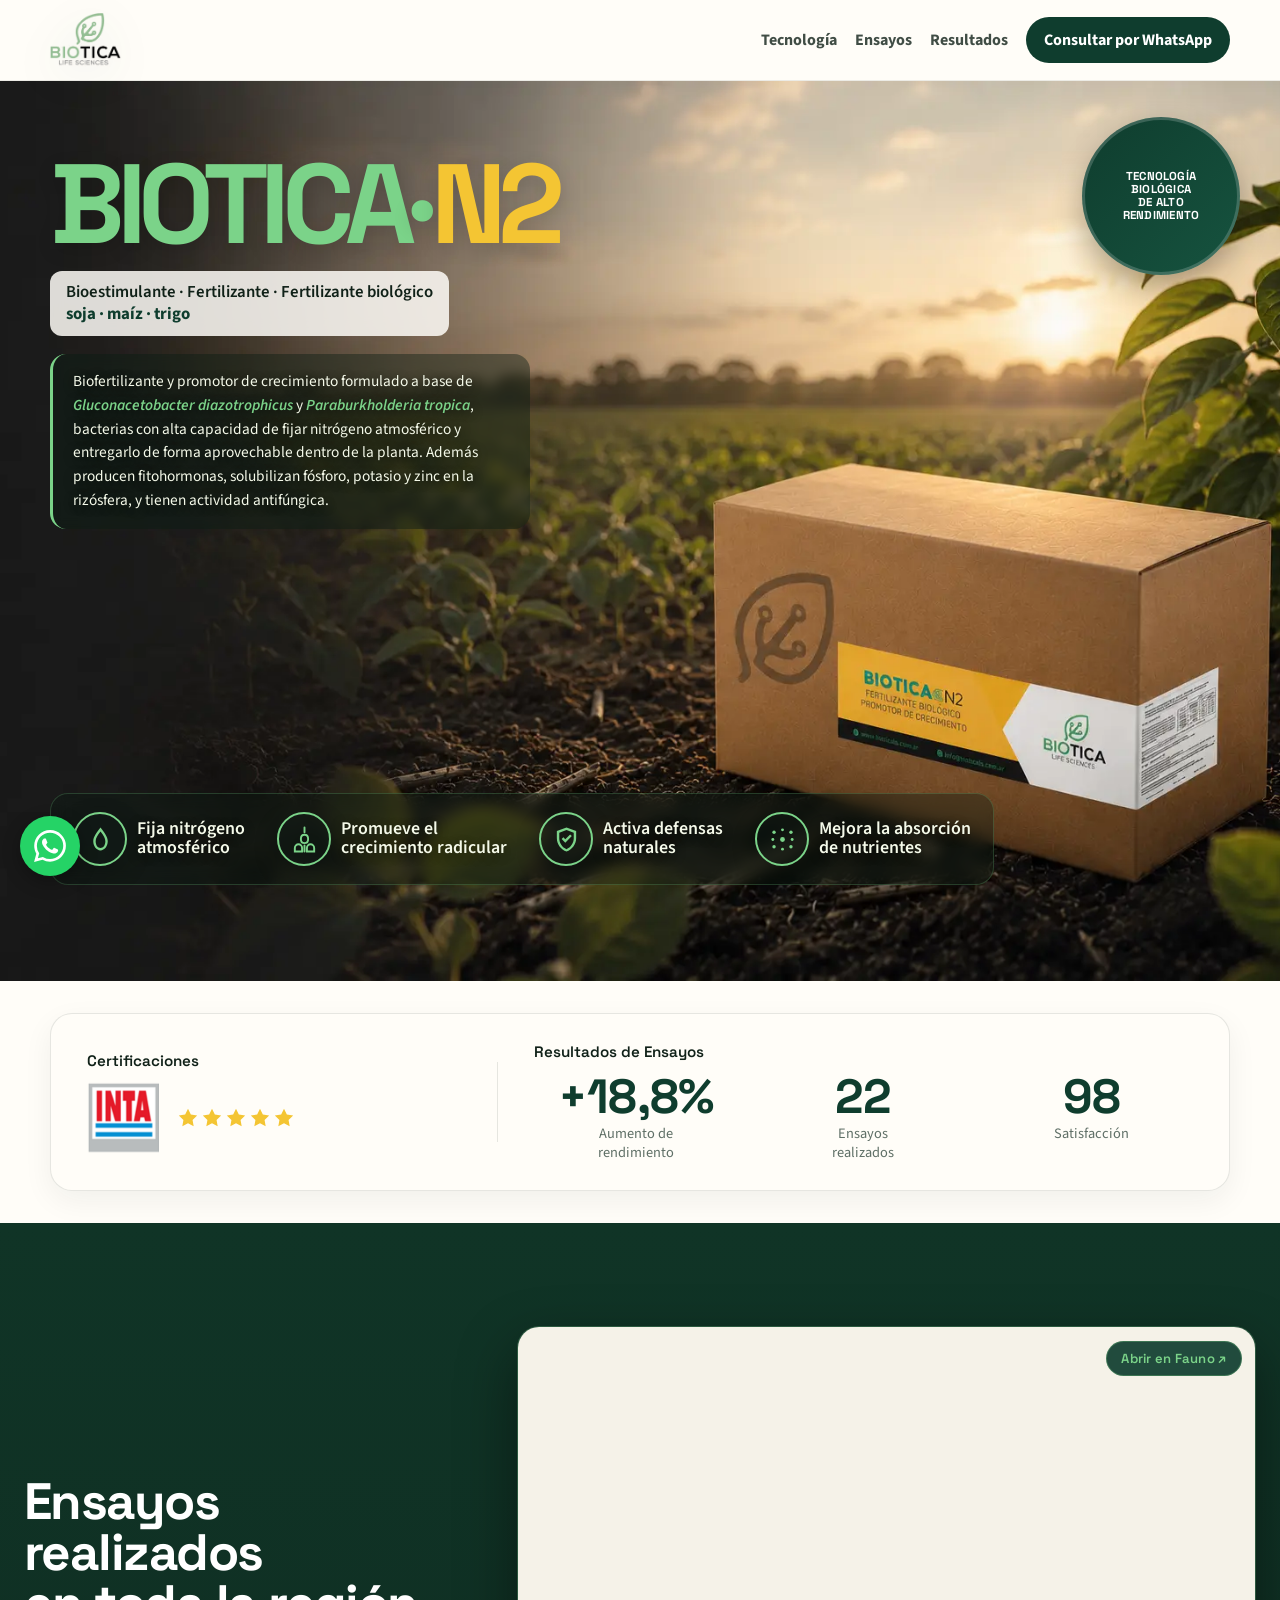
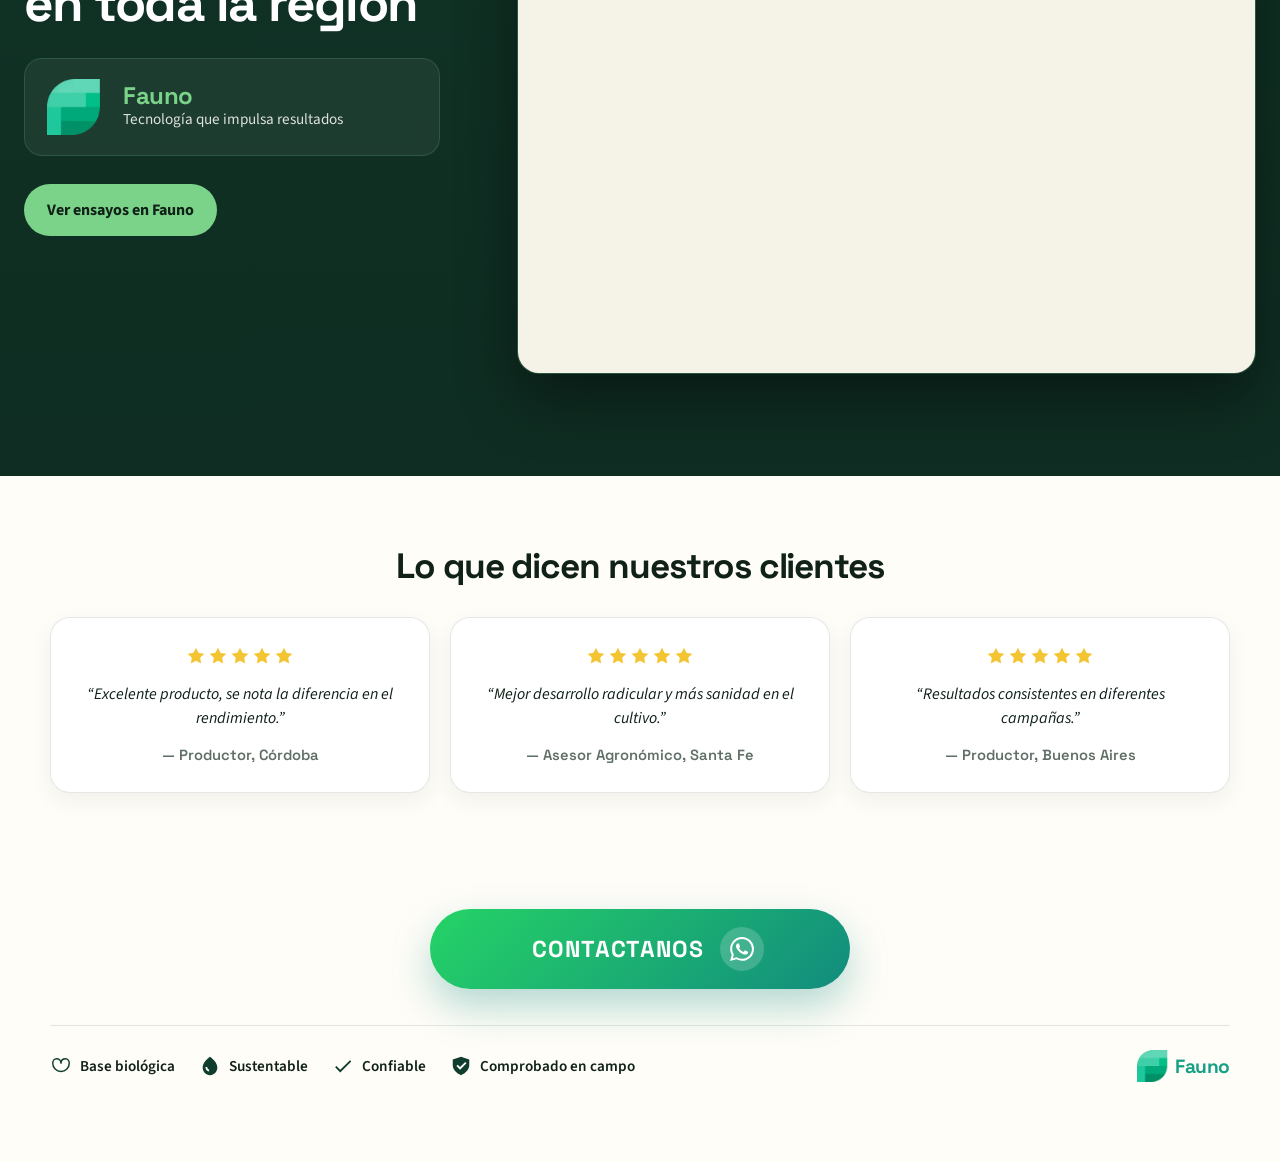
==== index.html @ d8f9030f "Reemplaza el logo INTA estilizado por el oficial Usa la imagen institucional (inta_logo.png, 270x270" ====
<!DOCTYPE html>
<html lang="es-AR">
<head>
  <meta charset="UTF-8" />
  <meta name="viewport" content="width=device-width, initial-scale=1, viewport-fit=cover" />
  <meta name="robots" content="index,follow" />
  <meta name="description" content="Biotica desarrolla bioinsumos para una agricultura sustentable. Conocé BIOTICA N2, su tecnología, formas de aplicación y cómo solicitar información según tu zona." />
  <meta name="theme-color" content="#0f3d2e" />
  <meta name="color-scheme" content="light" />
  <meta property="og:type" content="website" />
  <meta property="og:title" content="BIOTICA N2 | Biotica" />
  <meta property="og:description" content="Tecnología biológica basada en bacterias endófitas para mejorar la eficiencia de nitrógeno y el estado agronómico general de los cultivos." />
  <meta property="og:url" content="https://biotican2.com.ar/" />
  <meta property="og:site_name" content="Biotica" />
  <meta name="twitter:card" content="summary_large_image" />
  <title>BIOTICA N2 | Biotica</title>
  <link rel="canonical" href="https://biotican2.com.ar/" />
  <link rel="icon" href="BIOTICA.avif" type="image/avif" />
  <link rel="apple-touch-icon" href="BIOTICA.avif" />
  <link rel="preconnect" href="https://fonts.googleapis.com" />
  <link rel="preconnect" href="https://fonts.gstatic.com" crossorigin />
  <link href="https://fonts.googleapis.com/css2?family=Space+Grotesk:wght@500;700&family=Source+Sans+3:wght@400;600;700&display=swap" rel="stylesheet" />
  <link rel="stylesheet" href="assets/styles.css" />
  <script>
    window.BIOTICALS_TRACKING = {
      gtmId: "GTM-K7FF77QW",
      ga4Id: "G-HL3B2DJ2JB",
      googleAdsId: "",
      adsLeadLabel: "",
      whatsappNumber: "5491153358229"
    };
  </script>
  <script type="application/ld+json">
  {
    "@context": "https://schema.org",
    "@type": "Product",
    "name": "BIOTICA N2",
    "brand": { "@type": "Brand", "name": "Biotica" },
    "category": "Bioinsumo / Biofertilizante",
    "description": "Tecnología biológica basada en bacterias endófitas con capacidad de fijar nitrógeno atmosférico y mejorar el estado agronómico general de los cultivos.",
    "url": "https://biotican2.com.ar/",
    "manufacturer": { "@type": "Organization", "name": "Biotica", "url": "https://www.bioticals.com.ar/" }
  }
  </script>
</head>
<body>
  <header class="site-header">
    <div class="wrap topbar">
      <a class="brand" href="#top" aria-label="Biotica">
        <img class="brand-logo" src="BIOTICA.avif" alt="Biotica" />
      </a>
      <nav class="nav">
        <a href="#metricas">Tecnología</a>
        <a href="#ensayos-mapa">Ensayos</a>
        <a href="#resenas">Resultados</a>
        <a href="https://wa.me/5491153358229?text=Hola%20Biotica%2C%20quiero%20informaci%C3%B3n%20comercial%20de%20BIOTICA%20N2." class="nav-cta" target="_blank" rel="noopener" data-track-click="header_cta">Consultar por WhatsApp</a>
      </nav>
    </div>
  </header>

  <main id="top">

    <!-- ── 1. HERO — Producto ── -->
    <section class="hero" aria-label="BIOTICA N2">
      <span class="hero-badge" aria-hidden="true">
        <span class="hero-badge-text">Tecnología<br/>biológica<br/>de alto<br/>rendimiento</span>
      </span>
      <div class="wrap hero-overlay">
        <div class="hero-intro">
          <h1 class="hero-title"><span>BIOTICA</span><i aria-hidden="true">·</i><strong>N2</strong></h1>
          <p class="hero-tagline">Bioestimulante · Fertilizante · Fertilizante biológico<br/><span>soja · maíz · trigo</span></p>
          <p class="hero-desc">Biofertilizante y promotor de crecimiento formulado a base de <em>Gluconacetobacter diazotrophicus</em> y <em>Paraburkholderia tropica</em>, bacterias con alta capacidad de fijar nitrógeno atmosférico y entregarlo de forma aprovechable dentro de la planta. Además producen fitohormonas, solubilizan fósforo, potasio y zinc en la rizósfera, y tienen actividad antifúngica.</p>
        </div>
        <div class="hero-value-list" aria-label="Beneficios principales de BIOTICA N2">
          <div class="hero-value-item">
            <span class="hero-value-icon" aria-hidden="true">
              <svg viewBox="0 0 24 24" role="img" focusable="false">
                <path d="M12 2C9 6 6 9.5 6 13.5 6 17.6 8.7 21 12 21s6-3.4 6-7.5C18 9.5 15 6 12 2Zm0 17c-2.2 0-4-2-4-5.5C8 11 9.4 8.6 12 5.4c2.6 3.2 4 5.6 4 8.1 0 3.5-1.8 5.5-4 5.5Z"/>
              </svg>
            </span>
            <span>Fija nitrógeno<br/>atmosférico</span>
          </div>
          <div class="hero-value-item">
            <span class="hero-value-icon" aria-hidden="true">
              <svg viewBox="0 0 24 24" role="img" focusable="false">
                <path d="M12 2v4M12 8c-2 0-3 1.5-3 3.5S10 15 12 15s3-1.5 3-3.5S14 8 12 8Zm-5 8c-1.6 0-3 1.4-3 3v3h6v-3c0-1.6-1.4-3-3-3Zm10 0c-1.6 0-3 1.4-3 3v3h6v-3c0-1.6-1.4-3-3-3Zm-5 1v5" stroke="currentColor" stroke-width="1.6" stroke-linecap="round" fill="none"/>
              </svg>
            </span>
            <span>Promueve el<br/>crecimiento radicular</span>
          </div>
          <div class="hero-value-item">
            <span class="hero-value-icon" aria-hidden="true">
              <svg viewBox="0 0 24 24" role="img" focusable="false">
                <path d="M12 2 4 5v6c0 5 3.4 9.4 8 11 4.6-1.6 8-6 8-11V5l-8-3Zm0 2.1 6 2.3v4.6c0 3.9-2.5 7.6-6 9-3.5-1.4-6-5.1-6-9V6.4l6-2.3Zm-1 10.5-3-3 1.4-1.4 1.6 1.6 4-4 1.4 1.4-5.4 5.4Z"/>
              </svg>
            </span>
            <span>Activa defensas<br/>naturales</span>
          </div>
          <div class="hero-value-item">
            <span class="hero-value-icon" aria-hidden="true">
              <svg viewBox="0 0 24 24" role="img" focusable="false">
                <circle cx="12" cy="12" r="2" fill="currentColor"/>
                <circle cx="5" cy="6" r="1.4" fill="currentColor"/>
                <circle cx="19" cy="6" r="1.4" fill="currentColor"/>
                <circle cx="5" cy="18" r="1.4" fill="currentColor"/>
                <circle cx="19" cy="18" r="1.4" fill="currentColor"/>
                <circle cx="12" cy="4" r="1.2" fill="currentColor"/>
                <circle cx="12" cy="20" r="1.2" fill="currentColor"/>
                <circle cx="4" cy="12" r="1.2" fill="currentColor"/>
                <circle cx="20" cy="12" r="1.2" fill="currentColor"/>
              </svg>
            </span>
            <span>Mejora la absorción<br/>de nutrientes</span>
          </div>
        </div>
      </div>
    </section>

    <!-- ── 2. TRUST BAND — Certificaciones + Resultados ── -->
    <section id="metricas" class="trust-band-section">
      <div class="wrap">
        <div class="trust-band">
          <div class="trust-cert">
            <span class="trust-label">Certificaciones</span>
            <div class="trust-cert-row">
              <img class="trust-logo-inta" src="inta_logo.png" alt="INTA" width="88" height="88" />
              <span class="trust-stars" aria-label="5 estrellas">
                <svg viewBox="0 0 24 24" aria-hidden="true"><path d="M12 2l3.09 6.26L22 9.27l-5 4.87 1.18 6.88L12 17.77 5.82 21l1.18-6.88-5-4.87 6.91-1.01L12 2z"/></svg>
                <svg viewBox="0 0 24 24" aria-hidden="true"><path d="M12 2l3.09 6.26L22 9.27l-5 4.87 1.18 6.88L12 17.77 5.82 21l1.18-6.88-5-4.87 6.91-1.01L12 2z"/></svg>
                <svg viewBox="0 0 24 24" aria-hidden="true"><path d="M12 2l3.09 6.26L22 9.27l-5 4.87 1.18 6.88L12 17.77 5.82 21l1.18-6.88-5-4.87 6.91-1.01L12 2z"/></svg>
                <svg viewBox="0 0 24 24" aria-hidden="true"><path d="M12 2l3.09 6.26L22 9.27l-5 4.87 1.18 6.88L12 17.77 5.82 21l1.18-6.88-5-4.87 6.91-1.01L12 2z"/></svg>
                <svg viewBox="0 0 24 24" aria-hidden="true"><path d="M12 2l3.09 6.26L22 9.27l-5 4.87 1.18 6.88L12 17.77 5.82 21l1.18-6.88-5-4.87 6.91-1.01L12 2z"/></svg>
              </span>
            </div>
          </div>
          <div class="trust-divider" aria-hidden="true"></div>
          <div class="trust-results">
            <span class="trust-label">Resultados de Ensayos</span>
            <div class="trust-stats">
              <div class="trust-stat">
                <strong class="trust-stat-num">+18,8%</strong>
                <span class="trust-stat-desc">Aumento de<br/>rendimiento</span>
              </div>
              <div class="trust-stat">
                <strong class="trust-stat-num">22</strong>
                <span class="trust-stat-desc">Ensayos<br/>realizados</span>
              </div>
              <div class="trust-stat">
                <strong class="trust-stat-num">98</strong>
                <span class="trust-stat-desc">Satisfacción</span>
              </div>
            </div>
          </div>
        </div>
      </div>
    </section>

    <!-- ── 3. ENSAYOS CON MAPA ── -->
    <section id="ensayos-mapa" class="section section-dark ensayos-section">
      <div class="wrap ensayos-layout">
        <div class="ensayos-copy">
          <h2 class="ensayos-headline">Ensayos realizados<br/>en toda la región</h2>
          <div class="fauno-block">
            <img class="fauno-logo-img" src="fauno_logo.webp" alt="Fauno" />
            <div class="fauno-block-text">
              <span class="fauno-text">Fauno</span>
              <p class="fauno-caption">Tecnología que impulsa resultados</p>
            </div>
          </div>
          <a href="https://fauno.ai/ensayos/?company=Biotica" class="button button-mint" target="_blank" rel="noopener" data-track-click="map_fauno_cta">
            Ver ensayos en Fauno
          </a>
        </div>

        <div class="fauno-embed-wrap" aria-label="Mapa interactivo de ensayos verificados en Fauno">
          <iframe
            src="https://fauno.ai/ensayos/?company=Biotica"
            title="Ensayos verificados de Biotica en Fauno"
            loading="lazy"
            referrerpolicy="no-referrer-when-downgrade"
            allow="geolocation; clipboard-write"
          ></iframe>
          <a href="https://fauno.ai/ensayos/?company=Biotica" target="_blank" rel="noopener" class="fauno-embed-link" data-track-click="fauno_embed_open">Abrir en Fauno ↗</a>
        </div>
      </div>
    </section>

    <!-- ── 4. RESEÑAS ── -->
    <section id="resenas" class="section reviews-section">
      <div class="wrap">
        <div class="section-intro">
          <h2>Lo que dicen nuestros clientes</h2>
        </div>
        <div class="reviews-grid">
          <article class="review-card">
            <div class="review-stars" aria-label="5 estrellas">
              <svg viewBox="0 0 24 24" aria-hidden="true"><path d="M12 2l3.09 6.26L22 9.27l-5 4.87 1.18 6.88L12 17.77 5.82 21l1.18-6.88-5-4.87 6.91-1.01L12 2z"/></svg>
              <svg viewBox="0 0 24 24" aria-hidden="true"><path d="M12 2l3.09 6.26L22 9.27l-5 4.87 1.18 6.88L12 17.77 5.82 21l1.18-6.88-5-4.87 6.91-1.01L12 2z"/></svg>
              <svg viewBox="0 0 24 24" aria-hidden="true"><path d="M12 2l3.09 6.26L22 9.27l-5 4.87 1.18 6.88L12 17.77 5.82 21l1.18-6.88-5-4.87 6.91-1.01L12 2z"/></svg>
              <svg viewBox="0 0 24 24" aria-hidden="true"><path d="M12 2l3.09 6.26L22 9.27l-5 4.87 1.18 6.88L12 17.77 5.82 21l1.18-6.88-5-4.87 6.91-1.01L12 2z"/></svg>
              <svg viewBox="0 0 24 24" aria-hidden="true"><path d="M12 2l3.09 6.26L22 9.27l-5 4.87 1.18 6.88L12 17.77 5.82 21l1.18-6.88-5-4.87 6.91-1.01L12 2z"/></svg>
            </div>
            <p class="review-quote">“Excelente producto, se nota la diferencia en el rendimiento.”</p>
            <footer class="review-author">— Productor, Córdoba</footer>
          </article>
          <article class="review-card">
            <div class="review-stars" aria-label="5 estrellas">
              <svg viewBox="0 0 24 24" aria-hidden="true"><path d="M12 2l3.09 6.26L22 9.27l-5 4.87 1.18 6.88L12 17.77 5.82 21l1.18-6.88-5-4.87 6.91-1.01L12 2z"/></svg>
              <svg viewBox="0 0 24 24" aria-hidden="true"><path d="M12 2l3.09 6.26L22 9.27l-5 4.87 1.18 6.88L12 17.77 5.82 21l1.18-6.88-5-4.87 6.91-1.01L12 2z"/></svg>
              <svg viewBox="0 0 24 24" aria-hidden="true"><path d="M12 2l3.09 6.26L22 9.27l-5 4.87 1.18 6.88L12 17.77 5.82 21l1.18-6.88-5-4.87 6.91-1.01L12 2z"/></svg>
              <svg viewBox="0 0 24 24" aria-hidden="true"><path d="M12 2l3.09 6.26L22 9.27l-5 4.87 1.18 6.88L12 17.77 5.82 21l1.18-6.88-5-4.87 6.91-1.01L12 2z"/></svg>
              <svg viewBox="0 0 24 24" aria-hidden="true"><path d="M12 2l3.09 6.26L22 9.27l-5 4.87 1.18 6.88L12 17.77 5.82 21l1.18-6.88-5-4.87 6.91-1.01L12 2z"/></svg>
            </div>
            <p class="review-quote">“Mejor desarrollo radicular y más sanidad en el cultivo.”</p>
            <footer class="review-author">— Asesor Agronómico, Santa Fe</footer>
          </article>
          <article class="review-card">
            <div class="review-stars" aria-label="5 estrellas">
              <svg viewBox="0 0 24 24" aria-hidden="true"><path d="M12 2l3.09 6.26L22 9.27l-5 4.87 1.18 6.88L12 17.77 5.82 21l1.18-6.88-5-4.87 6.91-1.01L12 2z"/></svg>
              <svg viewBox="0 0 24 24" aria-hidden="true"><path d="M12 2l3.09 6.26L22 9.27l-5 4.87 1.18 6.88L12 17.77 5.82 21l1.18-6.88-5-4.87 6.91-1.01L12 2z"/></svg>
              <svg viewBox="0 0 24 24" aria-hidden="true"><path d="M12 2l3.09 6.26L22 9.27l-5 4.87 1.18 6.88L12 17.77 5.82 21l1.18-6.88-5-4.87 6.91-1.01L12 2z"/></svg>
              <svg viewBox="0 0 24 24" aria-hidden="true"><path d="M12 2l3.09 6.26L22 9.27l-5 4.87 1.18 6.88L12 17.77 5.82 21l1.18-6.88-5-4.87 6.91-1.01L12 2z"/></svg>
              <svg viewBox="0 0 24 24" aria-hidden="true"><path d="M12 2l3.09 6.26L22 9.27l-5 4.87 1.18 6.88L12 17.77 5.82 21l1.18-6.88-5-4.87 6.91-1.01L12 2z"/></svg>
            </div>
            <p class="review-quote">“Resultados consistentes en diferentes campañas.”</p>
            <footer class="review-author">— Productor, Buenos Aires</footer>
          </article>
        </div>
      </div>
    </section>

    <!-- ── 5. CTA + Trust Footer ── -->
    <section class="section contact-section">
      <div class="wrap contact-inner">
        <a href="https://wa.me/5491153358229?text=Hola%20Biotica%2C%20quiero%20informaci%C3%B3n%20comercial%20de%20BIOTICA%20N2." class="button-contactanos" target="_blank" rel="noopener" data-track-click="footer_wa_cta">
          <span>CONTACTANOS</span>
          <span class="button-wa-circle" aria-hidden="true">
            <svg xmlns="http://www.w3.org/2000/svg" viewBox="0 0 24 24"><path d="M17.472 14.382c-.297-.149-1.758-.867-2.03-.967-.273-.099-.471-.148-.67.15-.197.297-.767.966-.94 1.164-.173.199-.347.223-.644.075-.297-.15-1.255-.463-2.39-1.475-.883-.788-1.48-1.761-1.653-2.059-.173-.297-.018-.458.13-.606.134-.133.298-.347.446-.52.149-.174.198-.298.298-.497.099-.198.05-.371-.025-.52-.075-.149-.669-1.612-.916-2.207-.242-.579-.487-.5-.669-.51-.173-.008-.371-.01-.57-.01-.198 0-.52.074-.792.372-.272.297-1.04 1.016-1.04 2.479 0 1.462 1.065 2.875 1.213 3.074.149.198 2.096 3.2 5.077 4.487.709.306 1.262.489 1.694.625.712.227 1.36.195 1.871.118.571-.085 1.758-.719 2.006-1.413.248-.694.248-1.289.173-1.413-.074-.124-.272-.198-.57-.347m-5.421 7.403h-.004a9.87 9.87 0 01-5.031-1.378l-.361-.214-3.741.982.998-3.648-.235-.374a9.86 9.86 0 01-1.51-5.26c.001-5.45 4.436-9.884 9.888-9.884 2.64 0 5.122 1.03 6.988 2.898a9.825 9.825 0 012.893 6.994c-.003 5.45-4.437 9.884-9.885 9.884m8.413-18.297A11.815 11.815 0 0012.05 0C5.495 0 .16 5.335.157 11.892c0 2.096.547 4.142 1.588 5.945L.057 24l6.305-1.654a11.882 11.882 0 005.683 1.448h.005c6.554 0 11.89-5.335 11.893-11.893a11.821 11.821 0 00-3.48-8.413Z"/></svg>
          </span>
        </a>
        <div class="trust-tags-row">
          <div class="trust-tag">
            <svg viewBox="0 0 24 24" aria-hidden="true"><path d="M17 4c-3 0-5 2-5 5 0-3-2-5-5-5-2 0-4 2-4 5 0 5 4 9 9 9s9-4 9-9c0-3-2-5-4-5Z" fill="none" stroke="currentColor" stroke-width="1.6" stroke-linejoin="round"/></svg>
            <span>Base biológica</span>
          </div>
          <div class="trust-tag">
            <svg viewBox="0 0 24 24" aria-hidden="true"><path d="M12 2C8 5 4 9 4 14c0 4.4 3.6 8 8 8s8-3.6 8-8c0-5-4-9-8-12Zm-1 16c-2.5-.5-4-2.5-4-5h2c0 1.5 1 2.5 2 3v2Z" fill="currentColor"/></svg>
            <span>Sustentable</span>
          </div>
          <div class="trust-tag">
            <svg viewBox="0 0 24 24" aria-hidden="true"><path d="M9 16.2 4.8 12l-1.4 1.4L9 19 21 7l-1.4-1.4L9 16.2Z" fill="currentColor"/></svg>
            <span>Confiable</span>
          </div>
          <div class="trust-tag">
            <svg viewBox="0 0 24 24" aria-hidden="true"><path d="M12 2 3 5v6c0 5 4 9 9 11 5-2 9-6 9-11V5l-9-3Zm-1 14-4-4 1.4-1.4 2.6 2.6 5.6-5.6L18 9l-7 7Z" fill="currentColor"/></svg>
            <span>Comprobado en campo</span>
          </div>
          <a href="https://fauno.ai/ensayos/?company=Biotica" class="trust-fauno" target="_blank" rel="noopener" aria-label="Fauno">
            <img src="fauno_logo.webp" alt="Fauno" />
            <span>Fauno</span>
          </a>
        </div>
      </div>
    </section>

  </main>

  <a class="sticky-mobile-cta" href="https://wa.me/5491153358229?text=Hola%20Biotica%2C%20quiero%20informaci%C3%B3n%20comercial%20de%20BIOTICA%20N2." target="_blank" rel="noopener" data-track-click="sticky_mobile_cta">
    <svg xmlns="http://www.w3.org/2000/svg" viewBox="0 0 24 24" aria-hidden="true"><path d="M17.472 14.382c-.297-.149-1.758-.867-2.03-.967-.273-.099-.471-.148-.67.15-.197.297-.767.966-.94 1.164-.173.199-.347.223-.644.075-.297-.15-1.255-.463-2.39-1.475-.883-.788-1.48-1.761-1.653-2.059-.173-.297-.018-.458.13-.606.134-.133.298-.347.446-.52.149-.174.198-.298.298-.497.099-.198.05-.371-.025-.52-.075-.149-.669-1.612-.916-2.207-.242-.579-.487-.5-.669-.51-.173-.008-.371-.01-.57-.01-.198 0-.52.074-.792.372-.272.297-1.04 1.016-1.04 2.479 0 1.462 1.065 2.875 1.213 3.074.149.198 2.096 3.2 5.077 4.487.709.306 1.262.489 1.694.625.712.227 1.36.195 1.871.118.571-.085 1.758-.719 2.006-1.413.248-.694.248-1.289.173-1.413-.074-.124-.272-.198-.57-.347m-5.421 7.403h-.004a9.87 9.87 0 01-5.031-1.378l-.361-.214-3.741.982.998-3.648-.235-.374a9.86 9.86 0 01-1.51-5.26c.001-5.45 4.436-9.884 9.888-9.884 2.64 0 5.122 1.03 6.988 2.898a9.825 9.825 0 012.893 6.994c-.003 5.45-4.437 9.884-9.885 9.884m8.413-18.297A11.815 11.815 0 0012.05 0C5.495 0 .16 5.335.157 11.892c0 2.096.547 4.142 1.588 5.945L.057 24l6.305-1.654a11.882 11.882 0 005.683 1.448h.005c6.554 0 11.89-5.335 11.893-11.893a11.821 11.821 0 00-3.48-8.413Z"/></svg>
    Consultar por WhatsApp
  </a>

  <a class="wa-bubble" href="https://wa.me/5491153358229?text=Hola%20Biotica%2C%20quiero%20informaci%C3%B3n%20comercial%20de%20BIOTICA%20N2." target="_blank" rel="noopener" aria-label="Contactar por WhatsApp" data-track-click="floating_whatsapp_cta">
    <svg xmlns="http://www.w3.org/2000/svg" viewBox="0 0 24 24" aria-hidden="true"><path d="M17.472 14.382c-.297-.149-1.758-.867-2.03-.967-.273-.099-.471-.148-.67.15-.197.297-.767.966-.94 1.164-.173.199-.347.223-.644.075-.297-.15-1.255-.463-2.39-1.475-.883-.788-1.48-1.761-1.653-2.059-.173-.297-.018-.458.13-.606.134-.133.298-.347.446-.52.149-.174.198-.298.298-.497.099-.198.05-.371-.025-.52-.075-.149-.669-1.612-.916-2.207-.242-.579-.487-.5-.669-.51-.173-.008-.371-.01-.57-.01-.198 0-.52.074-.792.372-.272.297-1.04 1.016-1.04 2.479 0 1.462 1.065 2.875 1.213 3.074.149.198 2.096 3.2 5.077 4.487.709.306 1.262.489 1.694.625.712.227 1.36.195 1.871.118.571-.085 1.758-.719 2.006-1.413.248-.694.248-1.289.173-1.413-.074-.124-.272-.198-.57-.347m-5.421 7.403h-.004a9.87 9.87 0 01-5.031-1.378l-.361-.214-3.741.982.998-3.648-.235-.374a9.86 9.86 0 01-1.51-5.26c.001-5.45 4.436-9.884 9.888-9.884 2.64 0 5.122 1.03 6.988 2.898a9.825 9.825 0 012.893 6.994c-.003 5.45-4.437 9.884-9.885 9.884m8.413-18.297A11.815 11.815 0 0012.05 0C5.495 0 .16 5.335.157 11.892c0 2.096.547 4.142 1.588 5.945L.057 24l6.305-1.654a11.882 11.882 0 005.683 1.448h.005c6.554 0 11.89-5.335 11.893-11.893a11.821 11.821 0 00-3.48-8.413Z"/></svg>
  </a>

  <script src="assets/site.js"></script>
</body>
</html>
---- assets/styles.css ----
:root {
  --forest: #0f3d2e;
  --forest-soft: #16533f;
  --mint: #7bd389;
  --mint-soft: #dff6df;
  --ink: #102118;
  --muted: #5f6f66;
  --sand: #f5f2e8;
  --paper: #fffdf8;
  --line: rgba(16, 33, 24, 0.1);
  --shadow: 0 20px 60px rgba(12, 42, 28, 0.14);
  --radius: 24px;
  --max: 1180px;
}

* {
  box-sizing: border-box;
}

html {
  scroll-behavior: smooth;
}

body {
  margin: 0;
  color: var(--ink);
  font-family: "Source Sans 3", system-ui, sans-serif;
  background: var(--paper);
}

a {
  color: inherit;
  text-decoration: none;
}

.wrap {
  width: min(calc(100% - 32px), var(--max));
  margin: 0 auto;
}

.site-header {
  position: sticky;
  top: 0;
  z-index: 50;
  backdrop-filter: blur(18px);
  background: rgba(255, 253, 248, 0.82);
  border-bottom: 1px solid rgba(16, 33, 24, 0.08);
}

.topbar {
  min-height: 80px;
  display: flex;
  align-items: center;
  justify-content: space-between;
  gap: 24px;
}

.brand {
  display: inline-flex;
  align-items: center;
  flex-shrink: 0;
}

.brand-logo {
  display: block;
  width: auto;
  height: 54px;
  object-fit: contain;
  filter: drop-shadow(0 10px 22px rgba(15, 61, 46, 0.14));
}

.nav {
  display: flex;
  align-items: center;
  gap: 18px;
  font-weight: 700;
}

.nav a {
  color: rgba(16, 33, 24, 0.8);
}

.nav-cta {
  padding: 12px 18px;
  border-radius: 999px;
  background: var(--forest);
  color: white !important;
}

.hero {
  min-height: 100svh;
  background: url("../fondo.webp") center center / cover no-repeat;
  position: relative;
  display: flex;
  align-items: stretch;
  overflow: hidden;
}

.hero-overlay {
  min-height: inherit;
  display: flex;
  flex-direction: column;
  justify-content: space-between;
  gap: clamp(28px, 5vw, 56px);
  padding-block: clamp(34px, 7vw, 76px) clamp(48px, 8vw, 96px);
}

.hero-intro {
  max-width: 640px;
  display: flex;
  flex-direction: column;
  gap: 18px;
}

.hero-tagline {
  margin: 0;
  color: var(--ink);
  font: 600 1.05rem "Source Sans 3", sans-serif;
  background: rgba(255, 253, 248, 0.85);
  padding: 10px 16px;
  border-radius: 12px;
  align-self: flex-start;
  backdrop-filter: blur(8px);
  line-height: 1.35;
}

.hero-tagline span {
  font-weight: 700;
  color: var(--forest);
}

.hero-desc {
  margin: 0;
  color: #f4f9e9;
  font-size: clamp(0.95rem, 1.2vw, 1.05rem);
  line-height: 1.55;
  text-shadow: 0 2px 10px rgba(0, 0, 0, 0.55);
  max-width: 60ch;
  background: rgba(10, 29, 20, 0.42);
  padding: 16px 20px;
  border-radius: 16px;
  border-left: 3px solid var(--mint);
  backdrop-filter: blur(6px);
}

.hero-desc em {
  color: var(--mint);
  font-style: italic;
  font-weight: 600;
}

.hero-badge {
  position: absolute;
  top: clamp(16px, 4vw, 36px);
  right: clamp(16px, 4vw, 40px);
  z-index: 5;
  display: inline-grid;
  place-items: center;
  width: clamp(110px, 13vw, 158px);
  height: clamp(110px, 13vw, 158px);
  border-radius: 999px;
  background: linear-gradient(135deg, var(--forest) 0%, var(--forest-soft) 100%);
  color: white;
  box-shadow: 0 14px 30px rgba(0, 0, 0, 0.3), inset 0 0 0 3px rgba(255, 255, 255, 0.18);
  text-align: center;
  font: 700 clamp(0.7rem, 0.9vw, 0.88rem) "Space Grotesk", sans-serif;
  line-height: 1.15;
  letter-spacing: 0.02em;
  text-transform: uppercase;
  padding: 12px;
}

.hero-badge-text { display: inline-block; }

.hero-title {
  margin: 0;
  max-width: none;
  font-size: clamp(3rem, 8.8vw, 8.8rem);
  line-height: 0.85;
  letter-spacing: -0.075em;
  text-transform: uppercase;
  text-shadow: 0 6px 20px rgba(0, 0, 0, 0.16);
}

.hero-title span {
  color: var(--mint);
}

.hero-title i {
  color: var(--mint);
  font-style: normal;
  margin-inline: 0.02em 0.04em;
}

.hero-title strong {
  color: #f4c533;
  font-weight: 700;
}

.hero-value-list {
  display: flex;
  flex-wrap: wrap;
  gap: clamp(16px, 3vw, 32px);
  align-items: center;
  background: rgba(10, 29, 20, 0.34);
  padding: 18px 22px;
  border-radius: 18px;
  backdrop-filter: blur(8px);
  border: 1px solid rgba(123, 211, 137, 0.22);
  align-self: flex-start;
  max-width: 100%;
}

.hero-value-item {
  display: inline-flex;
  align-items: center;
  gap: 10px;
  color: #f4f9e9;
  font-size: clamp(0.9rem, 1.4vw, 1.2rem);
  font-weight: 600;
  line-height: 1.05;
  text-shadow: 0 3px 12px rgba(0, 0, 0, 0.38);
}

.hero-value-icon {
  width: clamp(38px, 4.3vw, 54px);
  height: clamp(38px, 4.3vw, 54px);
  display: inline-grid;
  place-items: center;
  flex: 0 0 auto;
  border: 2px solid var(--mint);
  border-radius: 999px;
  color: var(--mint);
  background: rgba(10, 29, 20, 0.2);
  box-shadow: 0 8px 24px rgba(0, 0, 0, 0.22);
}

.hero-value-icon svg {
  width: 58%;
  height: 58%;
  fill: currentColor;
}

.hero-grid {
  display: grid;
  grid-template-columns: minmax(0, 1.15fr) minmax(320px, 0.85fr);
  gap: 28px;
  align-items: start;
}

.hero-copy,
.info-card,
.step-card,
.feature-panel,
.thank-you-card {
  border: 1px solid var(--line);
  box-shadow: var(--shadow);
}

.hero-copy {
  padding: 34px;
  border-radius: 36px;
  background:
    linear-gradient(180deg, rgba(255, 255, 255, 0.9), rgba(255, 249, 235, 0.98)),
    linear-gradient(135deg, rgba(123, 211, 137, 0.16), transparent 45%);
}

.eyebrow,
.mini-kicker,
.card-badge {
  display: inline-flex;
  align-items: center;
  gap: 8px;
  font-size: 0.78rem;
  font-weight: 700;
  text-transform: uppercase;
  letter-spacing: 0.12em;
}

.eyebrow,
.mini-kicker {
  color: var(--forest-soft);
}

.card-badge {
  color: #193c2e;
  background: var(--mint-soft);
  padding: 8px 12px;
  border-radius: 999px;
}

h1,
h2,
h3 {
  margin: 0;
  font-family: "Space Grotesk", system-ui, sans-serif;
  letter-spacing: -0.03em;
}

h1 {
  margin-top: 18px;
  font-size: clamp(2.6rem, 7vw, 5.4rem);
  line-height: 0.95;
  max-width: 12ch;
}

h1 span {
  color: var(--forest-soft);
}

.hero-lead,
.section-intro p,
.info-card p,
.feature-panel p,
.step-card p,
.faq-list p,
.thank-you-card p {
  color: var(--muted);
  line-height: 1.55;
  font-size: 1.05rem;
}

.hero-lead {
  margin: 22px 0 0;
  max-width: 58ch;
  font-size: 1.18rem;
}

.hero-proof {
  display: grid;
  grid-template-columns: repeat(3, minmax(0, 1fr));
  gap: 14px;
  margin: 28px 0;
}

.hero-proof div {
  padding: 18px;
  border-radius: 24px;
  background: rgba(255, 255, 255, 0.7);
  border: 1px solid rgba(16, 33, 24, 0.08);
}

.hero-proof strong {
  display: block;
  margin-bottom: 6px;
  font: 700 1.6rem "Space Grotesk", sans-serif;
}

.hero-proof span {
  color: var(--muted);
  font-size: 0.95rem;
  line-height: 1.35;
}

.hero-actions,
.cta-band-actions {
  display: flex;
  flex-wrap: wrap;
  gap: 14px;
}

.button {
  display: inline-flex;
  align-items: center;
  justify-content: center;
  min-height: 52px;
  padding: 0 22px;
  border-radius: 999px;
  border: 1px solid transparent;
  font-weight: 700;
  font-size: 1rem;
  transition: transform 0.16s ease, box-shadow 0.16s ease, background 0.16s ease;
}

.button:hover,
.sticky-mobile-cta:hover {
  transform: translateY(-1px);
}

.button-primary {
  background: var(--forest);
  color: white;
  box-shadow: 0 12px 30px rgba(15, 61, 46, 0.22);
}

.button-secondary {
  background: rgba(255, 255, 255, 0.72);
  border-color: rgba(16, 33, 24, 0.14);
}

.button-block {
  width: 100%;
}

.hero-bullets,
.check-list {
  margin: 22px 0 0;
  padding: 0;
  list-style: none;
  display: grid;
  gap: 10px;
}

.hero-bullets li,
.check-list li {
  position: relative;
  padding-left: 28px;
  color: var(--muted);
  line-height: 1.45;
}

.hero-bullets li::before,
.check-list li::before {
  content: "";
  position: absolute;
  left: 0;
  top: 0.5em;
  width: 11px;
  height: 11px;
  border-radius: 999px;
  background: var(--mint);
  box-shadow: 0 0 0 6px rgba(123, 211, 137, 0.18);
}

.hero-features {
  display: grid;
  grid-template-columns: repeat(4, minmax(0, 1fr));
  gap: 14px;
  margin-top: 28px;
}

.hero-feature {
  display: flex;
  flex-direction: column;
  align-items: center;
  gap: 10px;
  padding: 18px 14px;
  border-radius: 22px;
  background: rgba(255, 255, 255, 0.78);
  border: 1px solid rgba(16, 33, 24, 0.08);
  text-align: center;
  font-size: 0.9rem;
  font-weight: 600;
  color: var(--ink);
  backdrop-filter: blur(8px);
}

.hero-feature-icon {
  width: 48px;
  height: 48px;
  border-radius: 50%;
  background: var(--mint-soft);
  display: flex;
  align-items: center;
  justify-content: center;
  flex-shrink: 0;
}

.hero-feature-icon svg {
  width: 24px;
  height: 24px;
  fill: var(--forest);
}


.feature-product-image {
  width: 100%;
  max-width: 180px;
  display: block;
  margin: 0 0 16px;
  object-fit: contain;
  filter: drop-shadow(0 16px 24px rgba(15, 61, 46, 0.16));
}

.hero-subtitle {
  margin: 10px 0 0;
  font-size: 1.05rem;
  color: var(--muted);
  line-height: 1.5;
}

.hero-wa-panel {
  position: sticky;
  top: 104px;
  padding: 28px 24px 24px;
  border-radius: 32px;
  background: rgba(255, 255, 255, 0.82);
  backdrop-filter: blur(12px);
  color: var(--ink);
  border: 1px solid rgba(255, 255, 255, 0.7);
  box-shadow: 0 20px 60px rgba(12, 42, 28, 0.14);
  display: flex;
  flex-direction: column;
  align-items: center;
  text-align: center;
  gap: 0;
}

.tech-badge {
  display: flex;
  flex-direction: column;
  align-items: center;
  justify-content: center;
  gap: 2px;
  width: 96px;
  height: 96px;
  border-radius: 50%;
  background: var(--forest);
  color: white;
  font-family: "Space Grotesk", sans-serif;
  font-size: 0.6rem;
  font-weight: 700;
  letter-spacing: 0.06em;
  text-transform: uppercase;
  text-align: center;
  padding: 10px;
  margin-left: auto;
  align-self: flex-end;
  box-shadow: 0 4px 16px rgba(15, 61, 46, 0.35);
}

.tech-badge svg {
  width: 18px;
  height: 18px;
  fill: var(--mint);
  margin-bottom: 3px;
}

.wa-panel-product-img {
  display: block;
  width: 200px;
  margin: 10px auto 18px;
  object-fit: contain;
  filter: drop-shadow(0 20px 30px rgba(15, 61, 46, 0.22));
}

.button-wa {
  background: #25D366;
  color: white !important;
  box-shadow: 0 12px 30px rgba(37, 211, 102, 0.35);
  gap: 10px;
}

.button-wa svg {
  width: 20px;
  height: 20px;
  fill: white;
  flex-shrink: 0;
}

.button-wa:hover {
  background: #1ebe5a;
}

.wa-bubble {
  position: fixed;
  left: 20px;
  bottom: 24px;
  z-index: 1000;
  width: 60px;
  height: 60px;
  background: #25D366;
  border-radius: 50%;
  display: flex;
  align-items: center;
  justify-content: center;
  box-shadow: 0 6px 18px rgba(0, 0, 0, 0.3);
  transition: transform 0.15s;
}

.wa-bubble:hover {
  transform: scale(1.07);
}

.wa-bubble svg {
  width: 32px;
  height: 32px;
  fill: white;
}

.logos-strip {
  padding: 14px 0 28px;
}

.logos-grid {
  display: grid;
  grid-template-columns: repeat(4, minmax(0, 1fr));
  gap: 12px;
}

.logos-grid span {
  display: grid;
  place-items: center;
  min-height: 82px;
  padding: 14px 18px;
  text-align: center;
  background: rgba(255, 255, 255, 0.72);
  border: 1px solid var(--line);
  border-radius: 22px;
  color: var(--muted);
  font-weight: 700;
}

.validation-grid {
  display: grid;
  grid-template-columns: minmax(0, 1fr) minmax(320px, 0.92fr);
  gap: 24px;
  align-items: center;
}

.validation-copy,
.validation-media {
  padding: 26px;
  border-radius: 30px;
  background: rgba(255, 255, 255, 0.84);
  border: 1px solid var(--line);
  box-shadow: var(--shadow);
}

.validation-copy h2 {
  margin-top: 12px;
  font-size: clamp(2rem, 3.8vw, 3rem);
  line-height: 1;
}

.validation-copy p {
  color: var(--muted);
  line-height: 1.55;
  font-size: 1.08rem;
}

.validation-shot {
  width: 100%;
  display: block;
  border-radius: 22px;
  border: 1px solid rgba(16, 33, 24, 0.08);
}

.validation-shot-link {
  display: block;
}

.validation-mini-cards {
  margin-top: 16px;
  display: grid;
  gap: 12px;
}

.validation-mini-card {
  display: grid;
  grid-template-columns: 64px minmax(0, 1fr);
  gap: 14px;
  align-items: center;
  padding: 16px;
  border-radius: 22px;
  background: linear-gradient(180deg, rgba(15, 61, 46, 0.08), rgba(123, 211, 137, 0.14));
  color: inherit;
  text-decoration: none;
  border: 1px solid transparent;
  transition: border-color 0.2s ease, transform 0.2s ease;
}

.validation-mini-card:hover {
  border-color: rgba(15, 61, 46, 0.24);
  transform: translateY(-1px);
}

.validation-mini-card img {
  width: 64px;
  height: 64px;
  object-fit: contain;
  border-radius: 16px;
  background: white;
  padding: 8px;
}

.validation-mini-card strong {
  display: block;
  font-family: "Space Grotesk", system-ui, sans-serif;
  margin-bottom: 4px;
}

.validation-mini-card span {
  color: var(--muted);
  line-height: 1.4;
}

.section {
  padding: 72px 0;
}

.section-alt {
  background: rgba(255, 255, 255, 0.55);
  border-block: 1px solid rgba(16, 33, 24, 0.08);
}

.section-dark {
  background: linear-gradient(180deg, #103426 0%, #0f2d22 100%);
  color: white;
}

.section-dark .eyebrow,
.section-dark h2,
.section-dark summary {
  color: white;
}

.section-dark .faq-list p,
.section-dark .section-intro p {
  color: rgba(255, 255, 255, 0.74);
}

.section-intro {
  max-width: 760px;
  margin: 0 auto 34px;
  text-align: center;
}

.section-intro-left {
  text-align: left;
  margin-left: 0;
}

.section-intro h2 {
  margin-top: 12px;
  font-size: clamp(2rem, 4vw, 3.35rem);
  line-height: 1;
}

.cards-grid,
.process-grid {
  display: grid;
  grid-template-columns: repeat(4, minmax(0, 1fr));
  gap: 18px;
}

.info-card,
.step-card,
.feature-panel {
  padding: 24px;
  border-radius: 26px;
  background: rgba(255, 255, 255, 0.82);
}

.info-card h3,
.step-card h3,
.feature-panel h3 {
  margin-bottom: 10px;
  font-size: 1.35rem;
}

.feature-layout {
  display: grid;
  grid-template-columns: minmax(0, 1.1fr) minmax(300px, 0.9fr);
  gap: 22px;
  align-items: center;
}

.process-grid {
  align-items: start;
}

.step-card span {
  display: inline-grid;
  place-items: center;
  width: 42px;
  height: 42px;
  border-radius: 14px;
  background: var(--mint-soft);
  color: var(--forest);
  font-family: "Space Grotesk", sans-serif;
  font-weight: 700;
  margin-bottom: 14px;
}

.faq-wrap {
  display: grid;
  gap: 24px;
}

.faq-list {
  display: grid;
  gap: 12px;
}

.faq-list details {
  padding: 20px 22px;
  border-radius: 20px;
  border: 1px solid rgba(255, 255, 255, 0.1);
  background: rgba(255, 255, 255, 0.04);
}

.faq-list summary {
  cursor: pointer;
  font: 700 1.08rem "Space Grotesk", sans-serif;
}

.faq-list p {
  margin: 12px 0 0;
}

.cta-band {
  padding-bottom: 112px;
}

.cta-band-inner {
  display: flex;
  align-items: center;
  justify-content: space-between;
  gap: 24px;
  padding: 32px;
  border-radius: 30px;
  background: linear-gradient(135deg, rgba(15, 61, 46, 0.92), rgba(123, 211, 137, 0.92));
  color: white;
  box-shadow: var(--shadow);
}

.cta-band-inner h2 {
  margin-top: 10px;
  max-width: 17ch;
  font-size: clamp(1.9rem, 3.4vw, 3.1rem);
  line-height: 0.98;
}

.sticky-mobile-cta {
  display: none;
}

.thank-you-body {
  min-height: 100vh;
  display: grid;
  place-items: center;
}

.thank-you-shell {
  width: min(calc(100% - 32px), 760px);
}

.thank-you-card {
  padding: 36px;
  border-radius: 36px;
  background: rgba(255, 255, 255, 0.9);
}

.thank-you-card h1 {
  margin: 12px 0 16px;
  max-width: none;
  font-size: clamp(2rem, 5vw, 3.8rem);
}

/* ── Ensayos / Argentina map ── */

.ensayos-section { padding-block: clamp(72px, 8vw, 120px); }

.ensayos-layout {
  width: min(calc(100% - 48px), 1500px);
  display: grid;
  grid-template-columns: minmax(300px, 0.72fr) minmax(620px, 1.28fr);
  gap: clamp(44px, 6vw, 92px);
  align-items: center;
}

.ensayos-copy {
  max-width: 720px;
}

.ensayos-copy h2 {
  margin-top: 12px;
  font-size: clamp(2rem, 4vw, 3.2rem);
  line-height: 1;
}

.ensayos-copy > p {
  margin: 18px 0 28px;
  color: rgba(255,255,255,0.74);
  max-width: 52ch;
  font-size: 1.05rem;
  line-height: 1.55;
}

.link-mint {
  color: var(--mint);
  text-decoration: underline;
  text-underline-offset: 3px;
  text-decoration-color: rgba(123,211,137,0.35);
}

.ensayos-stats {
  display: grid;
  grid-template-columns: repeat(4, minmax(0, 1fr));
  gap: 10px;
  margin-bottom: 26px;
}

.ensayos-stats div {
  padding: 14px 10px;
  border-radius: 16px;
  background: rgba(255,255,255,0.05);
  border: 1px solid rgba(255,255,255,0.1);
  text-align: center;
}

.ensayos-stats strong {
  display: block;
  font: 700 1.75rem "Space Grotesk", sans-serif;
  color: var(--mint);
  line-height: 1;
  margin-bottom: 5px;
}

.ensayos-stats span {
  color: rgba(255,255,255,0.55);
  font-size: 0.82rem;
  text-transform: uppercase;
  letter-spacing: 0.06em;
}

.ensayos-legend-row {
  display: flex;
  align-items: center;
  gap: 6px;
  margin: 0 0 26px;
  font-size: 0.88rem;
  color: rgba(255,255,255,0.55);
}

.dot-sample {
  display: inline-block;
  width: 9px;
  height: 9px;
  border-radius: 50%;
  background: rgba(123,211,137,0.45);
  flex-shrink: 0;
}

.dot-sample-active {
  background: var(--mint);
  box-shadow: 0 0 0 3px rgba(123,211,137,0.2);
}

.button-mint {
  background: var(--mint);
  color: var(--ink);
  font-weight: 700;
}

.button-mint:hover { background: #68c977; transform: translateY(-1px); }

.ensayos-map-wrap {
  position: relative;
  display: flex;
  justify-content: center;
  align-items: center;
}

.fauno-embed-wrap {
  position: relative;
  width: 100%;
  height: clamp(620px, 72vh, 980px);
  min-height: 620px;
  border-radius: 22px;
  overflow: hidden;
  border: 1px solid rgba(123, 211, 137, 0.2);
  background: rgba(255, 255, 255, 0.04);
  box-shadow: 0 24px 60px rgba(0, 0, 0, 0.45);
}

.fauno-embed-wrap iframe {
  position: absolute;
  inset: 0;
  width: 100%;
  height: 100%;
  border: 0;
  background: #f5f2e8;
}

.fauno-embed-link {
  position: absolute;
  top: 14px;
  right: 14px;
  z-index: 3;
  display: inline-flex;
  align-items: center;
  gap: 6px;
  padding: 8px 14px;
  border-radius: 999px;
  background: rgba(15, 61, 46, 0.92);
  color: var(--mint);
  font: 600 0.82rem "Space Grotesk", sans-serif;
  letter-spacing: 0.02em;
  backdrop-filter: blur(8px);
  border: 1px solid rgba(123, 211, 137, 0.3);
}

.fauno-embed-link:hover {
  background: rgba(15, 61, 46, 1);
  color: white;
}

#argentina-svg {
  width: 100%;
  max-width: 300px;
  height: auto;
  filter: drop-shadow(0 24px 48px rgba(0,0,0,0.5));
}

.ar-fill {
  fill: rgba(255,255,255,0.06);
  stroke: rgba(123,211,137,0.28);
  stroke-width: 1.2;
  stroke-linejoin: round;
}

.ar-label {
  fill: rgba(255,255,255,0.2);
  font-family: "Space Grotesk", sans-serif;
  font-size: 9px;
  font-weight: 600;
  pointer-events: none;
  user-select: none;
}

.ar-dot {
  fill: rgba(123,211,137,0.7);
  cursor: pointer;
  transition: fill 0.15s ease;
  outline: none;
}

.ar-dot:hover, .ar-dot:focus-visible { fill: #fff; }

.ar-dot-active {
  fill: var(--mint);
  animation: dot-pulse 2.4s ease-in-out infinite;
}

@keyframes dot-pulse {
  0%, 100% { filter: drop-shadow(0 0 3px rgba(123,211,137,0.7)); }
  50% { filter: drop-shadow(0 0 10px rgba(123,211,137,1)); }
}

.map-tooltip {
  position: absolute;
  background: rgba(6,24,14,0.96);
  border: 1px solid rgba(123,211,137,0.3);
  border-radius: 10px;
  padding: 8px 13px;
  font-size: 0.86rem;
  color: white;
  pointer-events: none;
  white-space: nowrap;
  backdrop-filter: blur(12px);
  z-index: 20;
}

.map-tooltip[hidden] { display: none; }

.map-tooltip strong {
  display: block;
  color: var(--mint);
  font-family: "Space Grotesk", sans-serif;
  font-size: 0.9rem;
  margin-bottom: 1px;
}

/* ── end ensayos ── */

/* ── Trust Band (Certificaciones + Resultados) ── */

.trust-band-section {
  background: var(--paper);
  padding: 32px 0;
}

.trust-band {
  display: grid;
  grid-template-columns: minmax(0, 0.85fr) 1px minmax(0, 1.5fr);
  gap: 36px;
  align-items: center;
  padding: 28px 36px;
  background: var(--paper);
  border-radius: 22px;
  border: 1px solid var(--line);
  box-shadow: 0 10px 30px rgba(12, 42, 28, 0.06);
}

.trust-label {
  display: block;
  margin-bottom: 12px;
  font: 600 0.95rem "Space Grotesk", sans-serif;
  color: var(--ink);
}

.trust-cert-row {
  display: flex;
  align-items: center;
  gap: 18px;
  flex-wrap: wrap;
}

.trust-logo-inta {
  width: 72px;
  height: auto;
  display: block;
}

.trust-stars {
  display: inline-flex;
  gap: 2px;
}

.trust-stars svg {
  width: 22px;
  height: 22px;
  fill: #f4c533;
}

.trust-divider {
  width: 1px;
  height: 80px;
  background: var(--line);
  justify-self: center;
}

.trust-stats {
  display: grid;
  grid-template-columns: repeat(3, minmax(0, 1fr));
  gap: 24px;
}

.trust-stat {
  display: flex;
  flex-direction: column;
  align-items: center;
  text-align: center;
  gap: 4px;
}

.trust-stat-num {
  font: 700 clamp(2.1rem, 3.8vw, 3rem) "Space Grotesk", sans-serif;
  color: var(--forest);
  line-height: 1;
  letter-spacing: -0.02em;
}

.trust-stat-desc {
  color: var(--muted);
  font-size: 0.9rem;
  line-height: 1.3;
}

/* ── Fauno block dentro de ensayos ── */

.ensayos-headline {
  font-size: clamp(2rem, 3.6vw, 2.8rem);
  line-height: 1.05;
  margin-bottom: 28px;
}

.fauno-block {
  display: flex;
  align-items: center;
  gap: 20px;
  margin-bottom: 28px;
  padding: 20px 22px;
  background: rgba(255, 255, 255, 0.06);
  border: 1px solid rgba(123, 211, 137, 0.18);
  border-radius: 18px;
  backdrop-filter: blur(6px);
}

.fauno-logo-img {
  width: 56px;
  height: auto;
  flex-shrink: 0;
}

.fauno-block-text {
  display: flex;
  flex-direction: column;
  gap: 2px;
}

.fauno-text {
  font: 700 1.5rem "Space Grotesk", sans-serif;
  color: var(--mint);
  line-height: 1;
  letter-spacing: -0.02em;
}

.fauno-caption {
  margin: 0;
  color: rgba(255, 255, 255, 0.85);
  font-size: 0.95rem;
  line-height: 1.3;
}

/* ── Reseñas (testimonios con estrellas) ── */

.reviews-section {
  background: var(--paper);
}

.reviews-section .section-intro h2 {
  font-size: clamp(1.6rem, 3vw, 2.2rem);
  text-align: center;
  margin: 0;
}

.reviews-grid {
  display: grid;
  grid-template-columns: repeat(3, minmax(0, 1fr));
  gap: 20px;
}

.review-card {
  display: flex;
  flex-direction: column;
  align-items: center;
  text-align: center;
  padding: 28px 24px;
  border-radius: 20px;
  background: #fff;
  border: 1px solid var(--line);
  box-shadow: 0 8px 22px rgba(12, 42, 28, 0.06);
}

.review-stars {
  display: inline-flex;
  gap: 2px;
  margin-bottom: 16px;
}

.review-stars svg {
  width: 20px;
  height: 20px;
  fill: #f4c533;
}

.review-quote {
  margin: 0 0 16px;
  color: var(--ink);
  font-size: 1rem;
  line-height: 1.5;
  font-style: italic;
  flex: 1;
}

.review-author {
  font: 600 0.92rem "Space Grotesk", sans-serif;
  color: var(--muted);
}

/* ── CTA + Trust Tags ── */

.contact-section {
  background: var(--paper);
  padding-block: 44px 80px;
}

.contact-inner {
  display: flex;
  flex-direction: column;
  align-items: center;
  gap: 36px;
}

.button-contactanos {
  display: inline-flex;
  align-items: center;
  gap: 16px;
  padding: 18px 28px 18px 44px;
  border-radius: 999px;
  background: linear-gradient(135deg, #25D366 0%, #128C7E 100%);
  color: white;
  font: 700 clamp(1.1rem, 1.8vw, 1.5rem) "Space Grotesk", sans-serif;
  letter-spacing: 0.04em;
  box-shadow: 0 18px 40px rgba(18, 140, 126, 0.32);
  transition: transform 0.2s ease, box-shadow 0.2s ease;
  min-width: min(420px, 90vw);
  justify-content: center;
}

.button-contactanos:hover {
  transform: translateY(-2px);
  box-shadow: 0 22px 48px rgba(18, 140, 126, 0.5);
}

.button-wa-circle {
  display: inline-grid;
  place-items: center;
  width: 44px;
  height: 44px;
  border-radius: 50%;
  background: rgba(255, 255, 255, 0.18);
  flex-shrink: 0;
}

.button-wa-circle svg {
  width: 24px;
  height: 24px;
  fill: white;
}

.trust-tags-row {
  display: flex;
  align-items: center;
  justify-content: center;
  flex-wrap: wrap;
  gap: 24px;
  padding-top: 24px;
  border-top: 1px solid var(--line);
  width: 100%;
}

.trust-tag {
  display: inline-flex;
  align-items: center;
  gap: 8px;
  color: var(--ink);
  font: 600 0.95rem "Source Sans 3", sans-serif;
}

.trust-tag svg {
  width: 22px;
  height: 22px;
  color: var(--forest);
  flex-shrink: 0;
}

.trust-fauno {
  display: inline-flex;
  align-items: center;
  gap: 6px;
  margin-left: auto;
  color: var(--mint);
}

.trust-fauno img {
  height: 32px;
  width: auto;
}

.trust-fauno span {
  font: 700 1.2rem "Space Grotesk", sans-serif;
  color: #16a085;
  letter-spacing: -0.02em;
}

/* ── end new sections ── */

@media (max-width: 1080px) {
  .ensayos-layout {
    width: min(calc(100% - 32px), var(--max));
    grid-template-columns: 1fr;
    gap: 40px;
  }

  .hero-grid,
  .validation-grid,
  .feature-layout,
  .cards-grid,
  .process-grid,
  .logos-grid {
    grid-template-columns: repeat(2, minmax(0, 1fr));
  }

  .hero-wa-panel {
    position: static;
  }

  .cta-band-inner {
    flex-direction: column;
    align-items: flex-start;
  }

  .fauno-embed-wrap {
    min-height: 560px;
    height: 75vh;
  }

  .trust-band {
    grid-template-columns: 1fr;
    gap: 22px;
    padding: 24px;
  }

  .trust-divider {
    width: 100%;
    height: 1px;
  }

  .reviews-grid {
    grid-template-columns: 1fr;
  }

  .hero-badge {
    top: 14px;
    right: 14px;
  }
}

@media (max-width: 760px) {
  .ensayos-stats { grid-template-columns: repeat(2, minmax(0, 1fr)); }

  .fauno-embed-wrap {
    min-height: 480px;
    height: 80vh;
    border-radius: 16px;
  }

  .trust-stats {
    gap: 12px;
  }

  .trust-stat-num {
    font-size: 1.7rem;
  }

  .review-card {
    padding: 22px;
  }

  .trust-tags-row {
    gap: 16px;
  }

  .trust-fauno {
    margin-left: 0;
  }

  .button-contactanos {
    padding: 16px 22px;
    min-width: 0;
    width: 100%;
  }

  .hero-badge {
    width: 86px;
    height: 86px;
    font-size: 0.62rem;
  }

  body {
    background-attachment: scroll;
    background-position: center center;
  }

  .nav a:not(.nav-cta) {
    display: none;
  }

  .brand-logo {
    height: 46px;
  }

  .section {
    padding: 46px 0;
  }

  .hero {
    min-height: 100svh;
    background-position: 58% center;
  }

  .hero-overlay {
    padding-block: 26px 44px;
  }

  .hero-value-list {
    align-items: flex-start;
    flex-direction: column;
    gap: 14px;
  }

  .hero-grid,
  .hero-proof,
  .logos-grid,
  .validation-grid,
  .cards-grid,
  .process-grid,
  .feature-layout {
    grid-template-columns: 1fr;
  }

  .hero-features {
    grid-template-columns: repeat(2, minmax(0, 1fr));
  }

  .hero-copy,
  .hero-wa-panel,
  .cta-band-inner,
  .thank-you-card {
    padding: 24px;
    border-radius: 26px;
  }

  .hero-actions,
  .cta-band-actions {
    flex-direction: column;
  }

  .button {
    width: 100%;
  }

  .sticky-mobile-cta {
    position: fixed;
    left: 16px;
    right: 16px;
    bottom: 16px;
    z-index: 60;
    min-height: 56px;
    display: inline-flex;
    align-items: center;
    justify-content: center;
    gap: 10px;
    border-radius: 999px;
    background: #25D366;
    color: white;
    font-weight: 700;
    box-shadow: 0 18px 32px rgba(37, 211, 102, 0.4);
  }

  .sticky-mobile-cta svg {
    width: 22px;
    height: 22px;
    fill: white;
    flex-shrink: 0;
  }

  .wa-bubble {
    display: none;
  }
}
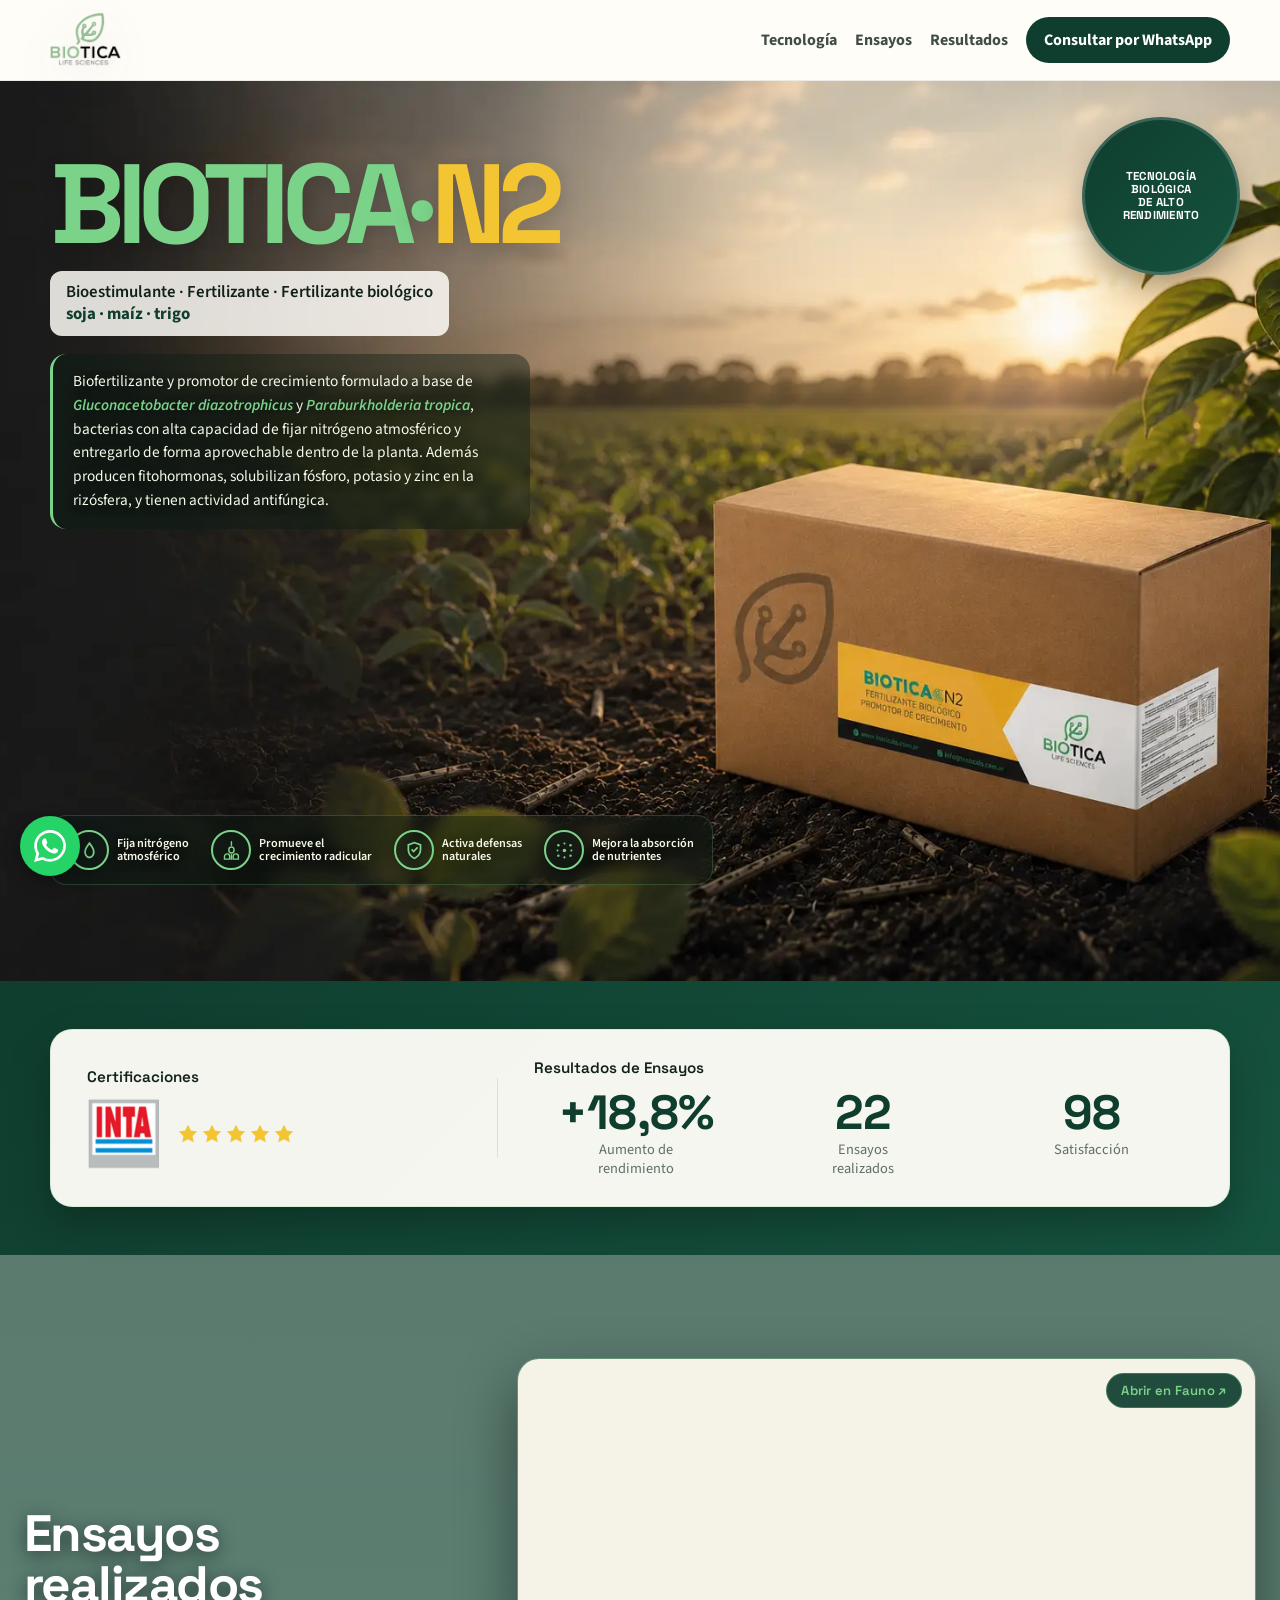
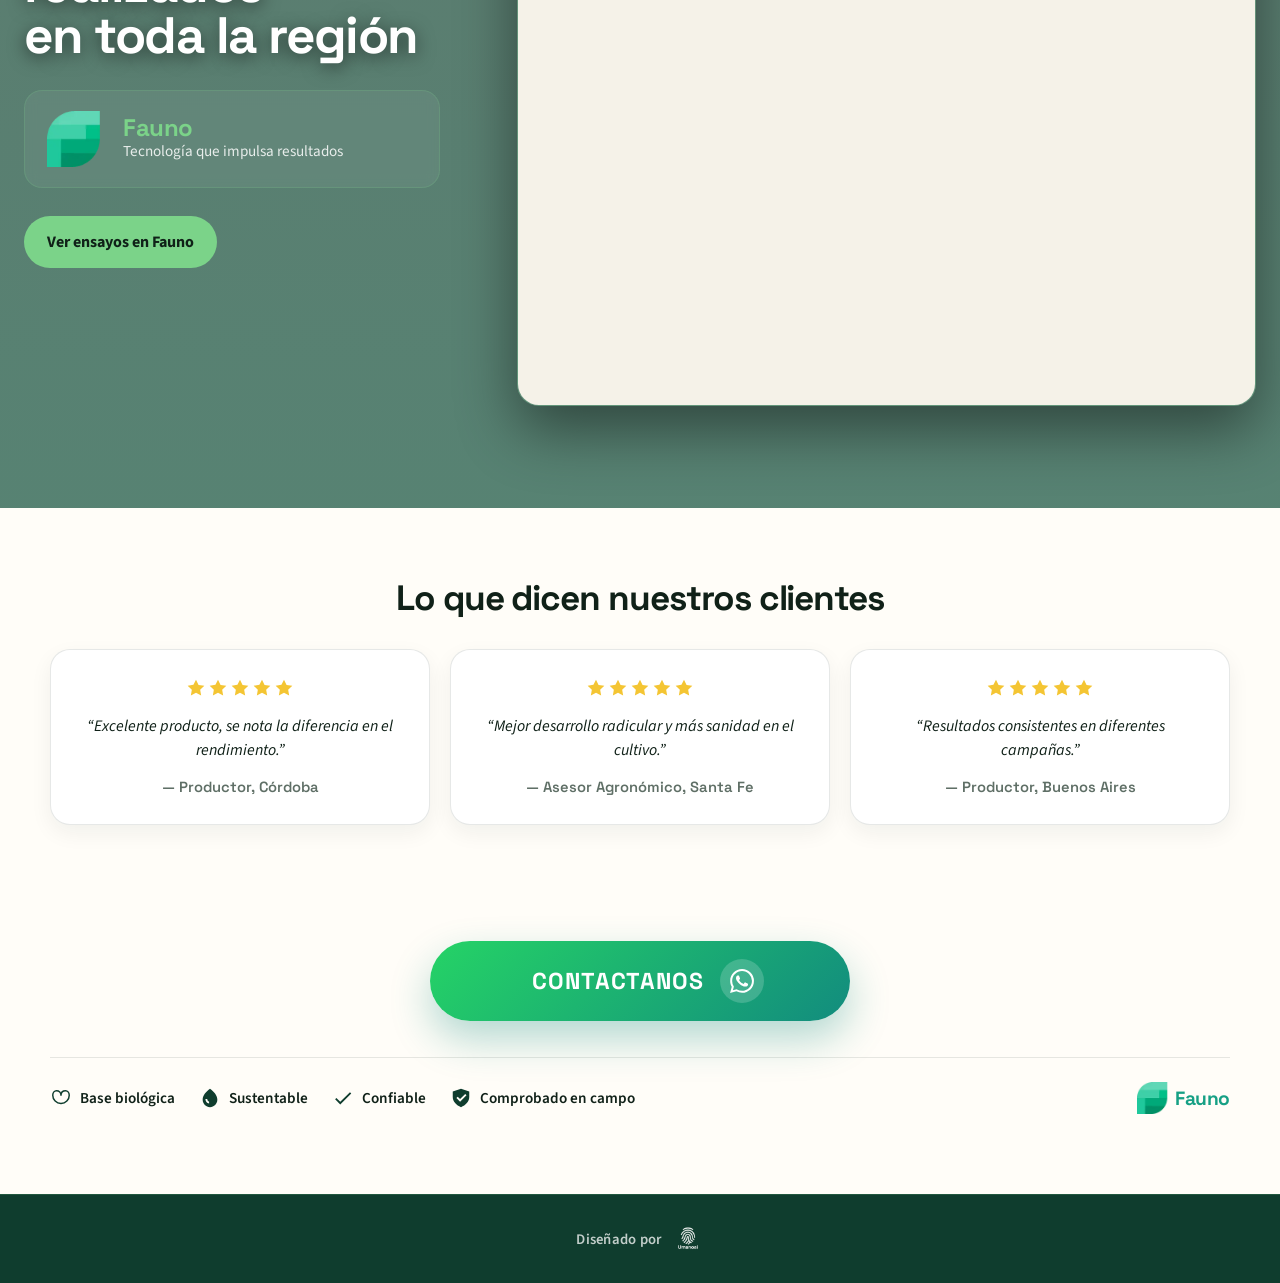
==== commit 15c1c19d: "Agrega credit "Diseñado por UmanoAI" en el footer - Footer nuevo con fondo forest y link a umanoai.c" ====
--- a/index.html
+++ b/index.html
@@ -265,6 +265,15 @@
 
   </main>
 
+  <footer class="site-footer">
+    <div class="wrap site-footer-inner">
+      <a class="footer-credit" href="https://umanoai.com.ar" target="_blank" rel="noopener" data-track-click="footer_umanoai_credit">
+        <span class="footer-credit-text">Diseñado por</span>
+        <img src="umanoai.png" alt="UmanoAI" class="footer-credit-logo" />
+      </a>
+    </div>
+  </footer>
+
   <a class="sticky-mobile-cta" href="https://wa.me/5491153358229?text=Hola%20Biotica%2C%20quiero%20informaci%C3%B3n%20comercial%20de%20BIOTICA%20N2." target="_blank" rel="noopener" data-track-click="sticky_mobile_cta">
     <svg xmlns="http://www.w3.org/2000/svg" viewBox="0 0 24 24" aria-hidden="true"><path d="M17.472 14.382c-.297-.149-1.758-.867-2.03-.967-.273-.099-.471-.148-.67.15-.197.297-.767.966-.94 1.164-.173.199-.347.223-.644.075-.297-.15-1.255-.463-2.39-1.475-.883-.788-1.48-1.761-1.653-2.059-.173-.297-.018-.458.13-.606.134-.133.298-.347.446-.52.149-.174.198-.298.298-.497.099-.198.05-.371-.025-.52-.075-.149-.669-1.612-.916-2.207-.242-.579-.487-.5-.669-.51-.173-.008-.371-.01-.57-.01-.198 0-.52.074-.792.372-.272.297-1.04 1.016-1.04 2.479 0 1.462 1.065 2.875 1.213 3.074.149.198 2.096 3.2 5.077 4.487.709.306 1.262.489 1.694.625.712.227 1.36.195 1.871.118.571-.085 1.758-.719 2.006-1.413.248-.694.248-1.289.173-1.413-.074-.124-.272-.198-.57-.347m-5.421 7.403h-.004a9.87 9.87 0 01-5.031-1.378l-.361-.214-3.741.982.998-3.648-.235-.374a9.86 9.86 0 01-1.51-5.26c.001-5.45 4.436-9.884 9.888-9.884 2.64 0 5.122 1.03 6.988 2.898a9.825 9.825 0 012.893 6.994c-.003 5.45-4.437 9.884-9.885 9.884m8.413-18.297A11.815 11.815 0 0012.05 0C5.495 0 .16 5.335.157 11.892c0 2.096.547 4.142 1.588 5.945L.057 24l6.305-1.654a11.882 11.882 0 005.683 1.448h.005c6.554 0 11.89-5.335 11.893-11.893a11.821 11.821 0 00-3.48-8.413Z"/></svg>
     Consultar por WhatsApp
--- a/assets/styles.css
+++ b/assets/styles.css
@@ -200,11 +200,11 @@
 .hero-value-list {
   display: flex;
   flex-wrap: wrap;
-  gap: clamp(16px, 3vw, 32px);
+  gap: clamp(12px, 2vw, 22px);
   align-items: center;
   background: rgba(10, 29, 20, 0.34);
-  padding: 18px 22px;
-  border-radius: 18px;
+  padding: 14px 18px;
+  border-radius: 16px;
   backdrop-filter: blur(8px);
   border: 1px solid rgba(123, 211, 137, 0.22);
   align-self: flex-start;
@@ -214,17 +214,17 @@
 .hero-value-item {
   display: inline-flex;
   align-items: center;
-  gap: 10px;
+  gap: 8px;
   color: #f4f9e9;
-  font-size: clamp(0.9rem, 1.4vw, 1.2rem);
+  font-size: clamp(0.74rem, 0.95vw, 0.92rem);
   font-weight: 600;
-  line-height: 1.05;
+  line-height: 1.1;
   text-shadow: 0 3px 12px rgba(0, 0, 0, 0.38);
 }
 
 .hero-value-icon {
-  width: clamp(38px, 4.3vw, 54px);
-  height: clamp(38px, 4.3vw, 54px);
+  width: clamp(30px, 3.2vw, 40px);
+  height: clamp(30px, 3.2vw, 40px);
   display: inline-grid;
   place-items: center;
   flex: 0 0 auto;
@@ -232,7 +232,7 @@
   border-radius: 999px;
   color: var(--mint);
   background: rgba(10, 29, 20, 0.2);
-  box-shadow: 0 8px 24px rgba(0, 0, 0, 0.22);
+  box-shadow: 0 6px 18px rgba(0, 0, 0, 0.22);
 }
 
 .hero-value-icon svg {
@@ -850,7 +850,12 @@
 
 /* ── Ensayos / Argentina map ── */
 
-.ensayos-section { padding-block: clamp(72px, 8vw, 120px); }
+.ensayos-section {
+  padding-block: clamp(72px, 8vw, 120px);
+  background:
+    linear-gradient(180deg, rgba(15, 61, 46, 0.68) 0%, rgba(22, 83, 63, 0.72) 100%),
+    url("../maiz.webp") center center / cover no-repeat fixed;
+}
 
 .ensayos-layout {
   width: min(calc(100% - 48px), 1500px);
@@ -1068,8 +1073,8 @@
 /* ── Trust Band (Certificaciones + Resultados) ── */
 
 .trust-band-section {
-  background: var(--paper);
-  padding: 32px 0;
+  background: linear-gradient(135deg, var(--forest) 0%, var(--forest-soft) 100%);
+  padding: 48px 0;
 }
 
 .trust-band {
@@ -1078,10 +1083,10 @@
   gap: 36px;
   align-items: center;
   padding: 28px 36px;
-  background: var(--paper);
+  background: rgba(255, 253, 248, 0.96);
   border-radius: 22px;
-  border: 1px solid var(--line);
-  box-shadow: 0 10px 30px rgba(12, 42, 28, 0.06);
+  border: 1px solid rgba(123, 211, 137, 0.25);
+  box-shadow: 0 18px 40px rgba(0, 0, 0, 0.25);
 }
 
 .trust-label {
@@ -1155,6 +1160,7 @@
   font-size: clamp(2rem, 3.6vw, 2.8rem);
   line-height: 1.05;
   margin-bottom: 28px;
+  text-shadow: 0 4px 18px rgba(0, 0, 0, 0.55);
 }
 
 .fauno-block {
@@ -1345,6 +1351,47 @@
   font: 700 1.2rem "Space Grotesk", sans-serif;
   color: #16a085;
   letter-spacing: -0.02em;
+}
+
+/* ── Footer (credit UmanoAI) ── */
+
+.site-footer {
+  background: var(--forest);
+  padding: 28px 0;
+  border-top: 1px solid rgba(123, 211, 137, 0.18);
+}
+
+.site-footer-inner {
+  display: flex;
+  justify-content: center;
+  align-items: center;
+}
+
+.footer-credit {
+  display: inline-flex;
+  align-items: center;
+  gap: 10px;
+  color: rgba(255, 255, 255, 0.75);
+  font: 600 0.92rem "Source Sans 3", sans-serif;
+  letter-spacing: 0.02em;
+  transition: color 0.2s ease, transform 0.2s ease;
+}
+
+.footer-credit:hover {
+  color: white;
+  transform: translateY(-1px);
+}
+
+.footer-credit-text {
+  white-space: nowrap;
+}
+
+.footer-credit-logo {
+  height: 32px;
+  width: auto;
+  display: block;
+  filter: brightness(0) invert(1);
+  opacity: 0.92;
 }
 
 /* ── end new sections ── */
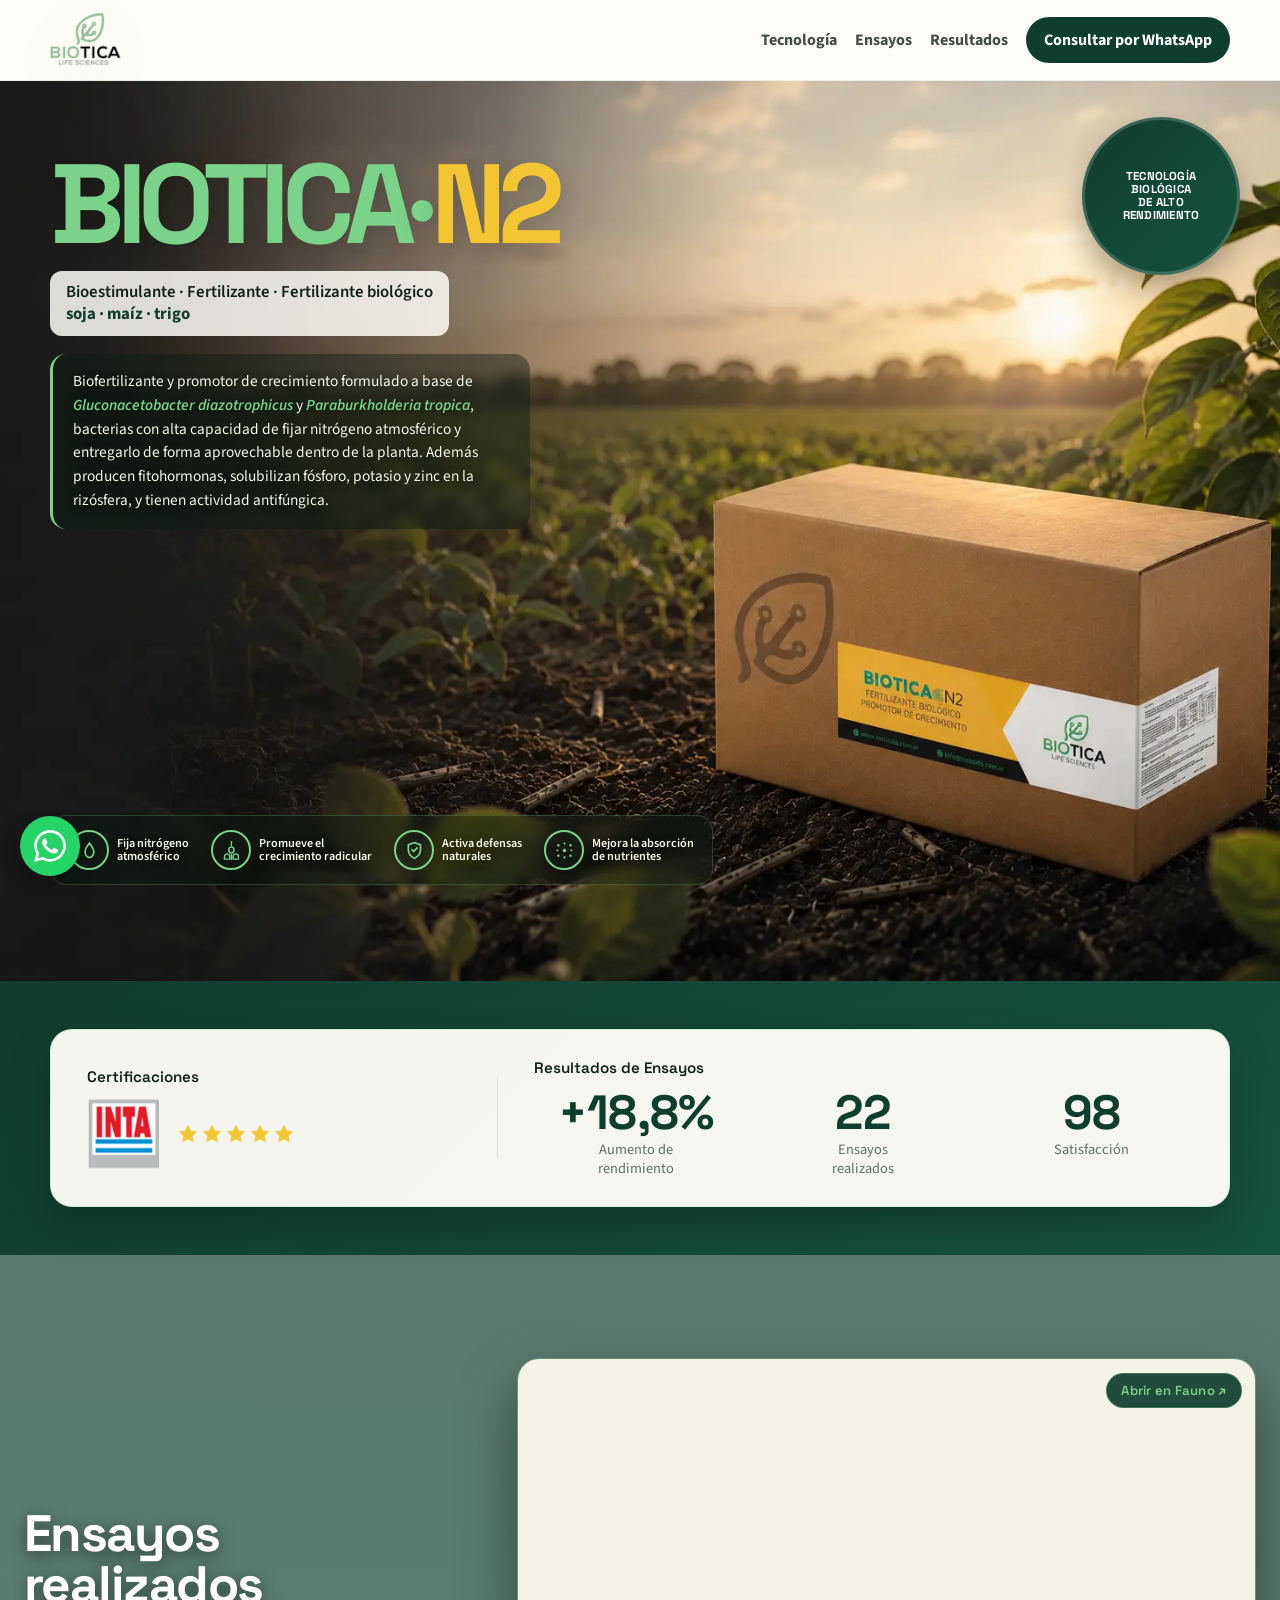
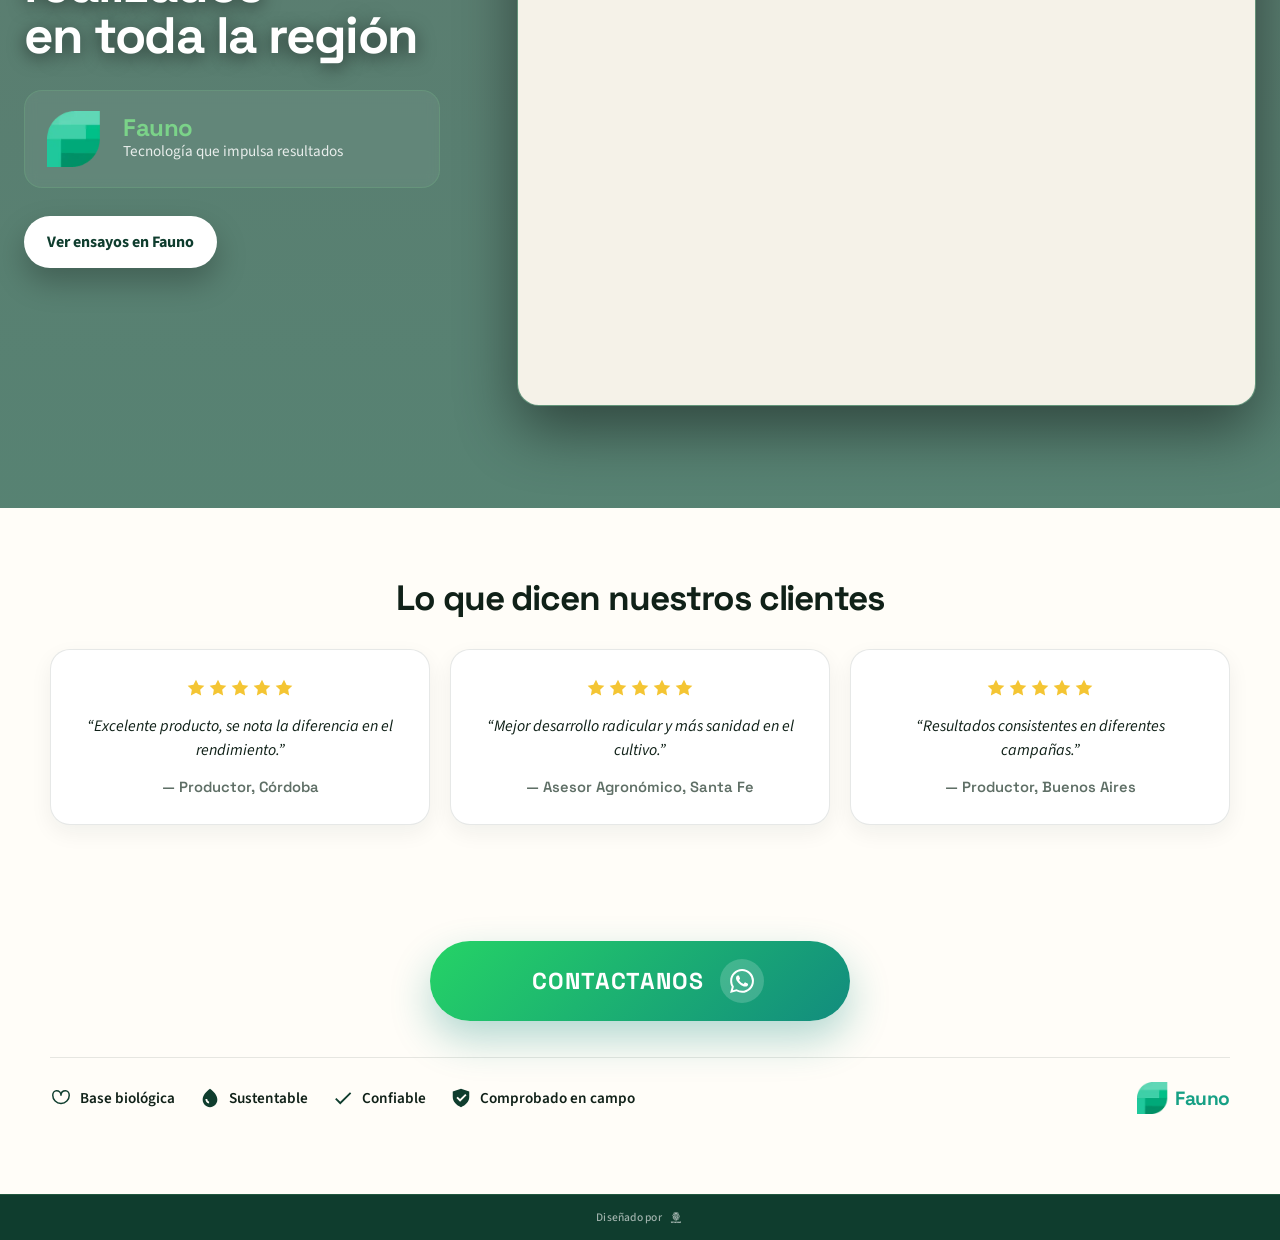
==== commit 4dad2652: "Pone en blanco el botón "Ver ensayos en Fauno" para que resalte - Reemplaza .button-mint por .button" ====
--- a/index.html
+++ b/index.html
@@ -167,7 +167,7 @@
               <p class="fauno-caption">Tecnología que impulsa resultados</p>
             </div>
           </div>
-          <a href="https://fauno.ai/ensayos/?company=Biotica" class="button button-mint" target="_blank" rel="noopener" data-track-click="map_fauno_cta">
+          <a href="https://fauno.ai/ensayos/?company=Biotica" class="button button-white" target="_blank" rel="noopener" data-track-click="map_fauno_cta">
             Ver ensayos en Fauno
           </a>
         </div>
--- a/assets/styles.css
+++ b/assets/styles.css
@@ -951,6 +951,20 @@
 
 .button-mint:hover { background: #68c977; transform: translateY(-1px); }
 
+.button-white {
+  background: #ffffff;
+  color: var(--forest);
+  font-weight: 700;
+  box-shadow: 0 14px 30px rgba(0, 0, 0, 0.25);
+}
+
+.button-white:hover {
+  background: var(--paper);
+  color: var(--forest-soft);
+  transform: translateY(-1px);
+  box-shadow: 0 18px 36px rgba(0, 0, 0, 0.32);
+}
+
 .ensayos-map-wrap {
   position: relative;
   display: flex;
@@ -1357,7 +1371,7 @@
 
 .site-footer {
   background: var(--forest);
-  padding: 28px 0;
+  padding: 14px 0;
   border-top: 1px solid rgba(123, 211, 137, 0.18);
 }
 
@@ -1370,16 +1384,15 @@
 .footer-credit {
   display: inline-flex;
   align-items: center;
-  gap: 10px;
-  color: rgba(255, 255, 255, 0.75);
-  font: 600 0.92rem "Source Sans 3", sans-serif;
+  gap: 6px;
+  color: rgba(255, 255, 255, 0.6);
+  font: 500 0.72rem "Source Sans 3", sans-serif;
   letter-spacing: 0.02em;
-  transition: color 0.2s ease, transform 0.2s ease;
+  transition: color 0.2s ease;
 }
 
 .footer-credit:hover {
   color: white;
-  transform: translateY(-1px);
 }
 
 .footer-credit-text {
@@ -1387,11 +1400,11 @@
 }
 
 .footer-credit-logo {
-  height: 32px;
+  height: 16px;
   width: auto;
   display: block;
   filter: brightness(0) invert(1);
-  opacity: 0.92;
+  opacity: 0.85;
 }
 
 /* ── end new sections ── */
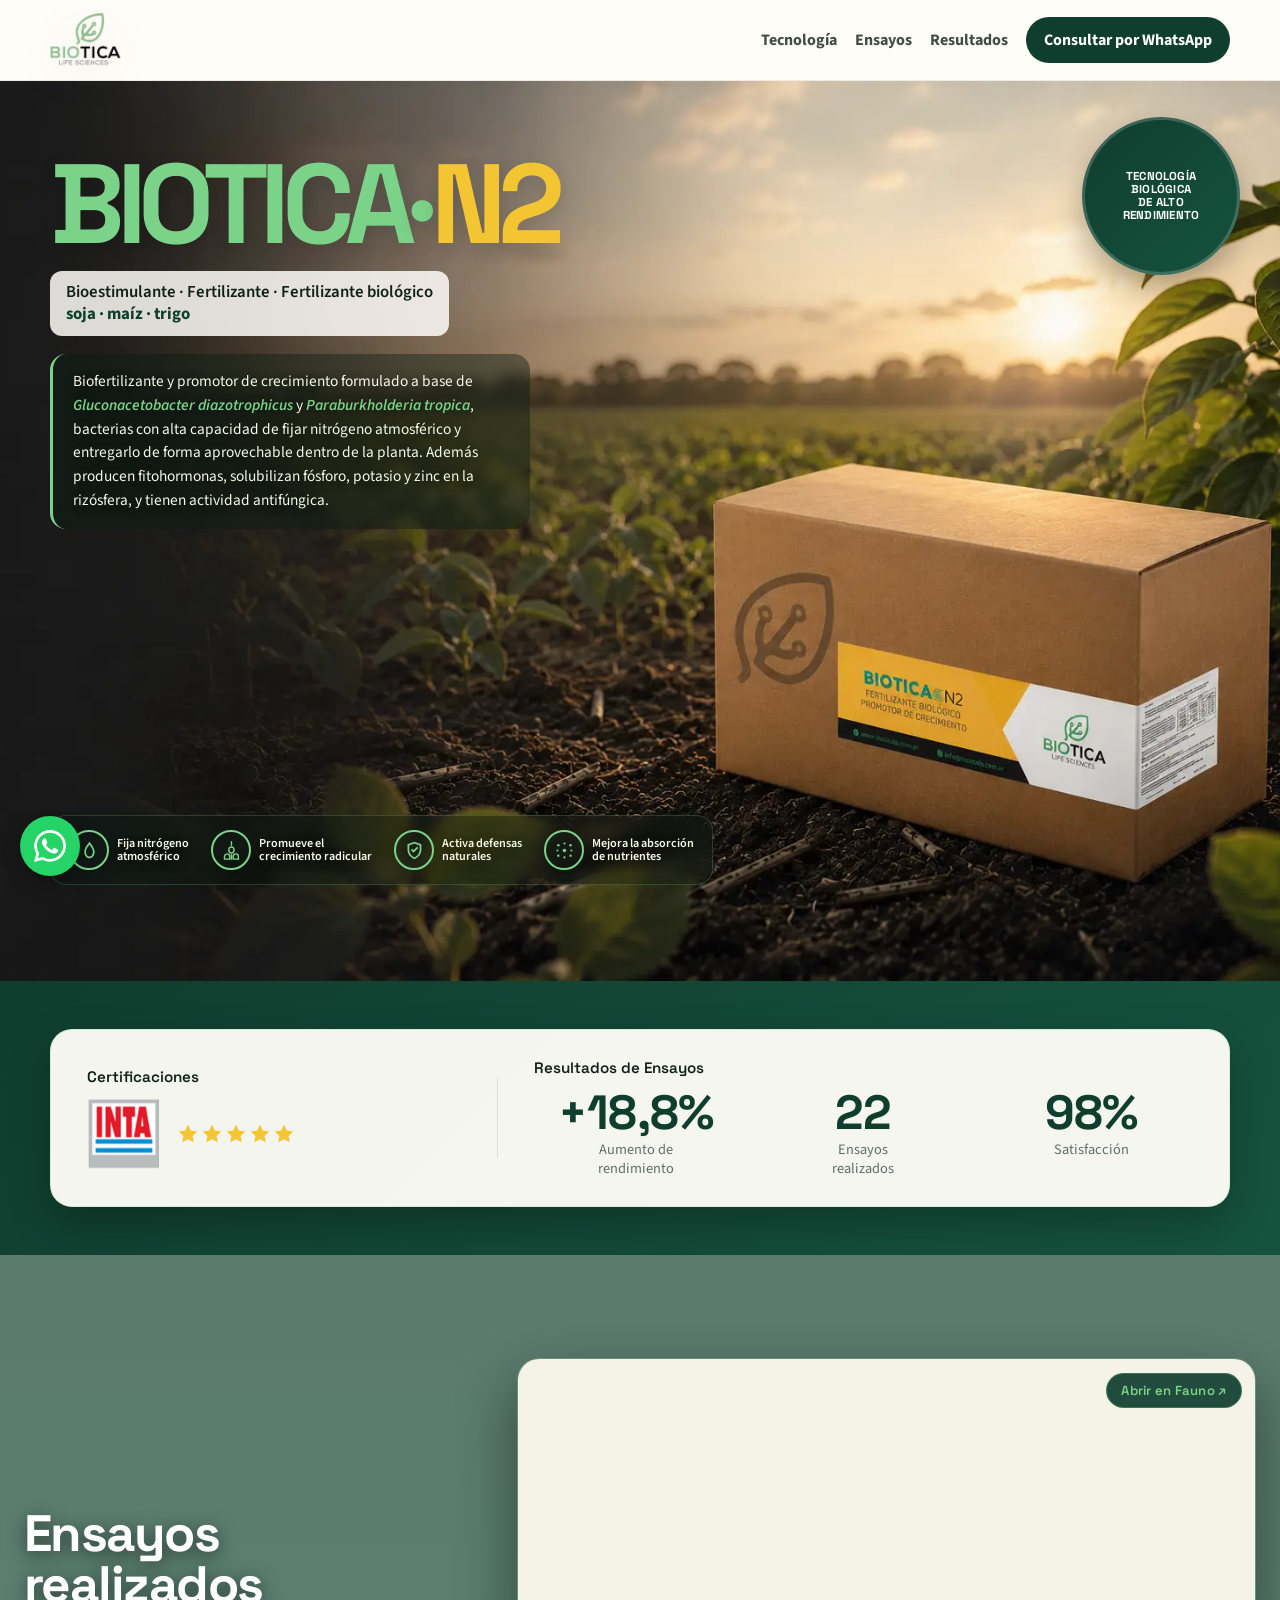
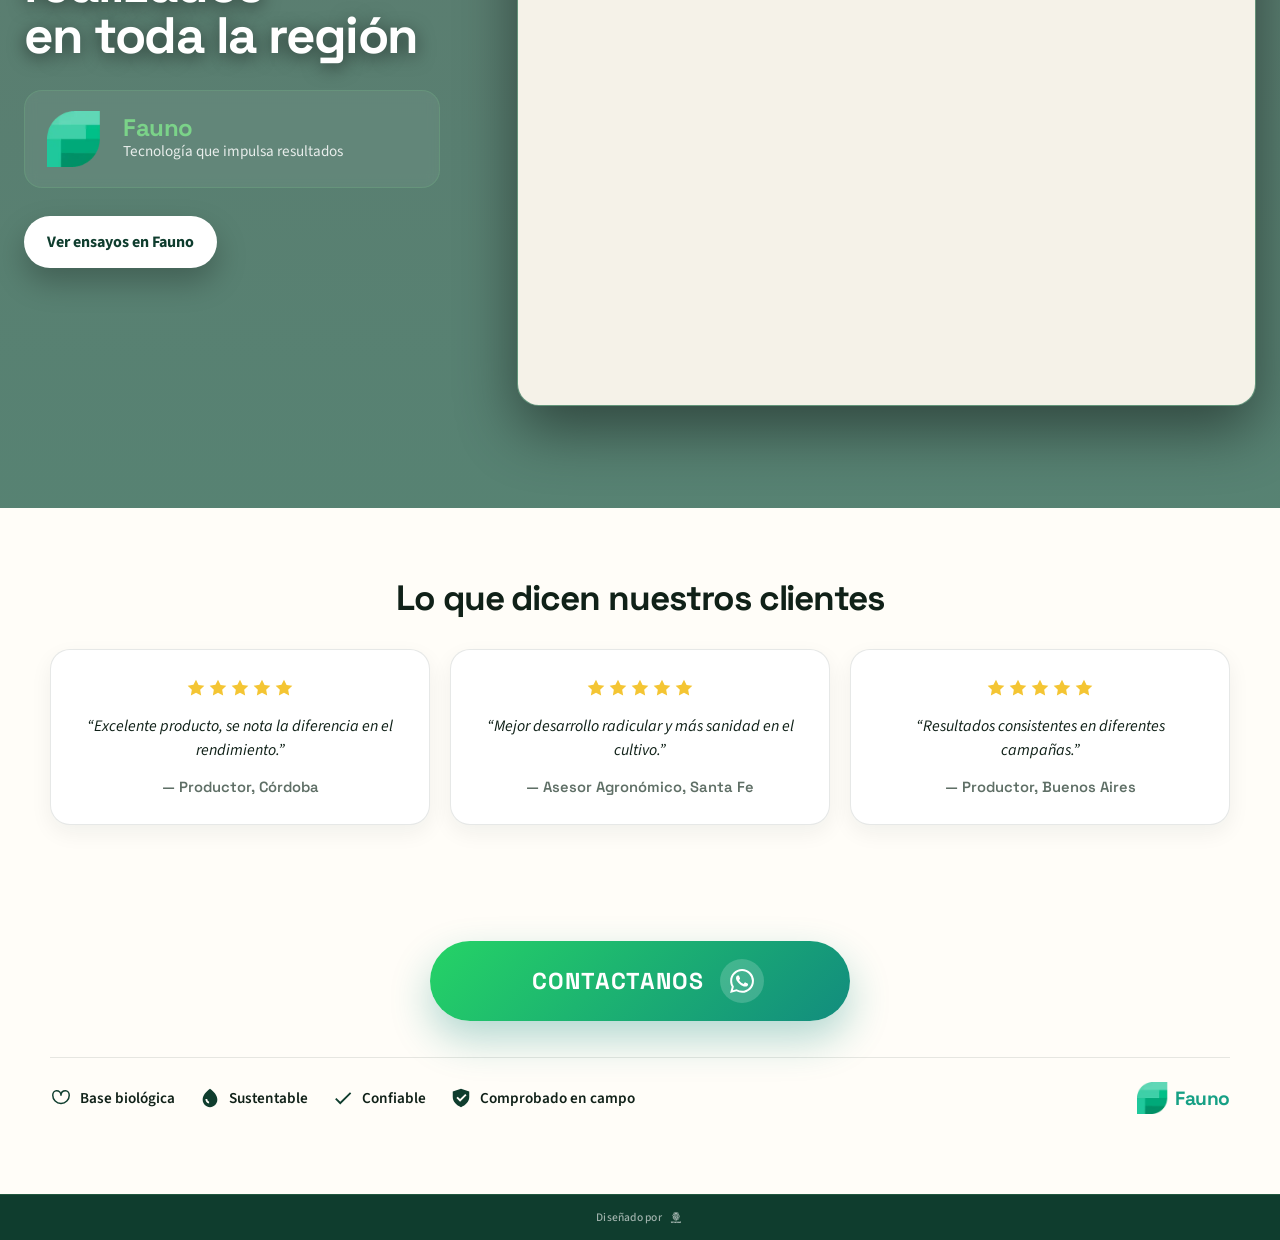
==== commit 1acd6bea: "Agrega % al stat de satisfacción en la trust band 98 → 98% para que se lea como porcentaje.  Co-Auth" ====
--- a/index.html
+++ b/index.html
@@ -146,7 +146,7 @@
                 <span class="trust-stat-desc">Ensayos<br/>realizados</span>
               </div>
               <div class="trust-stat">
-                <strong class="trust-stat-num">98</strong>
+                <strong class="trust-stat-num">98%</strong>
                 <span class="trust-stat-desc">Satisfacción</span>
               </div>
             </div>
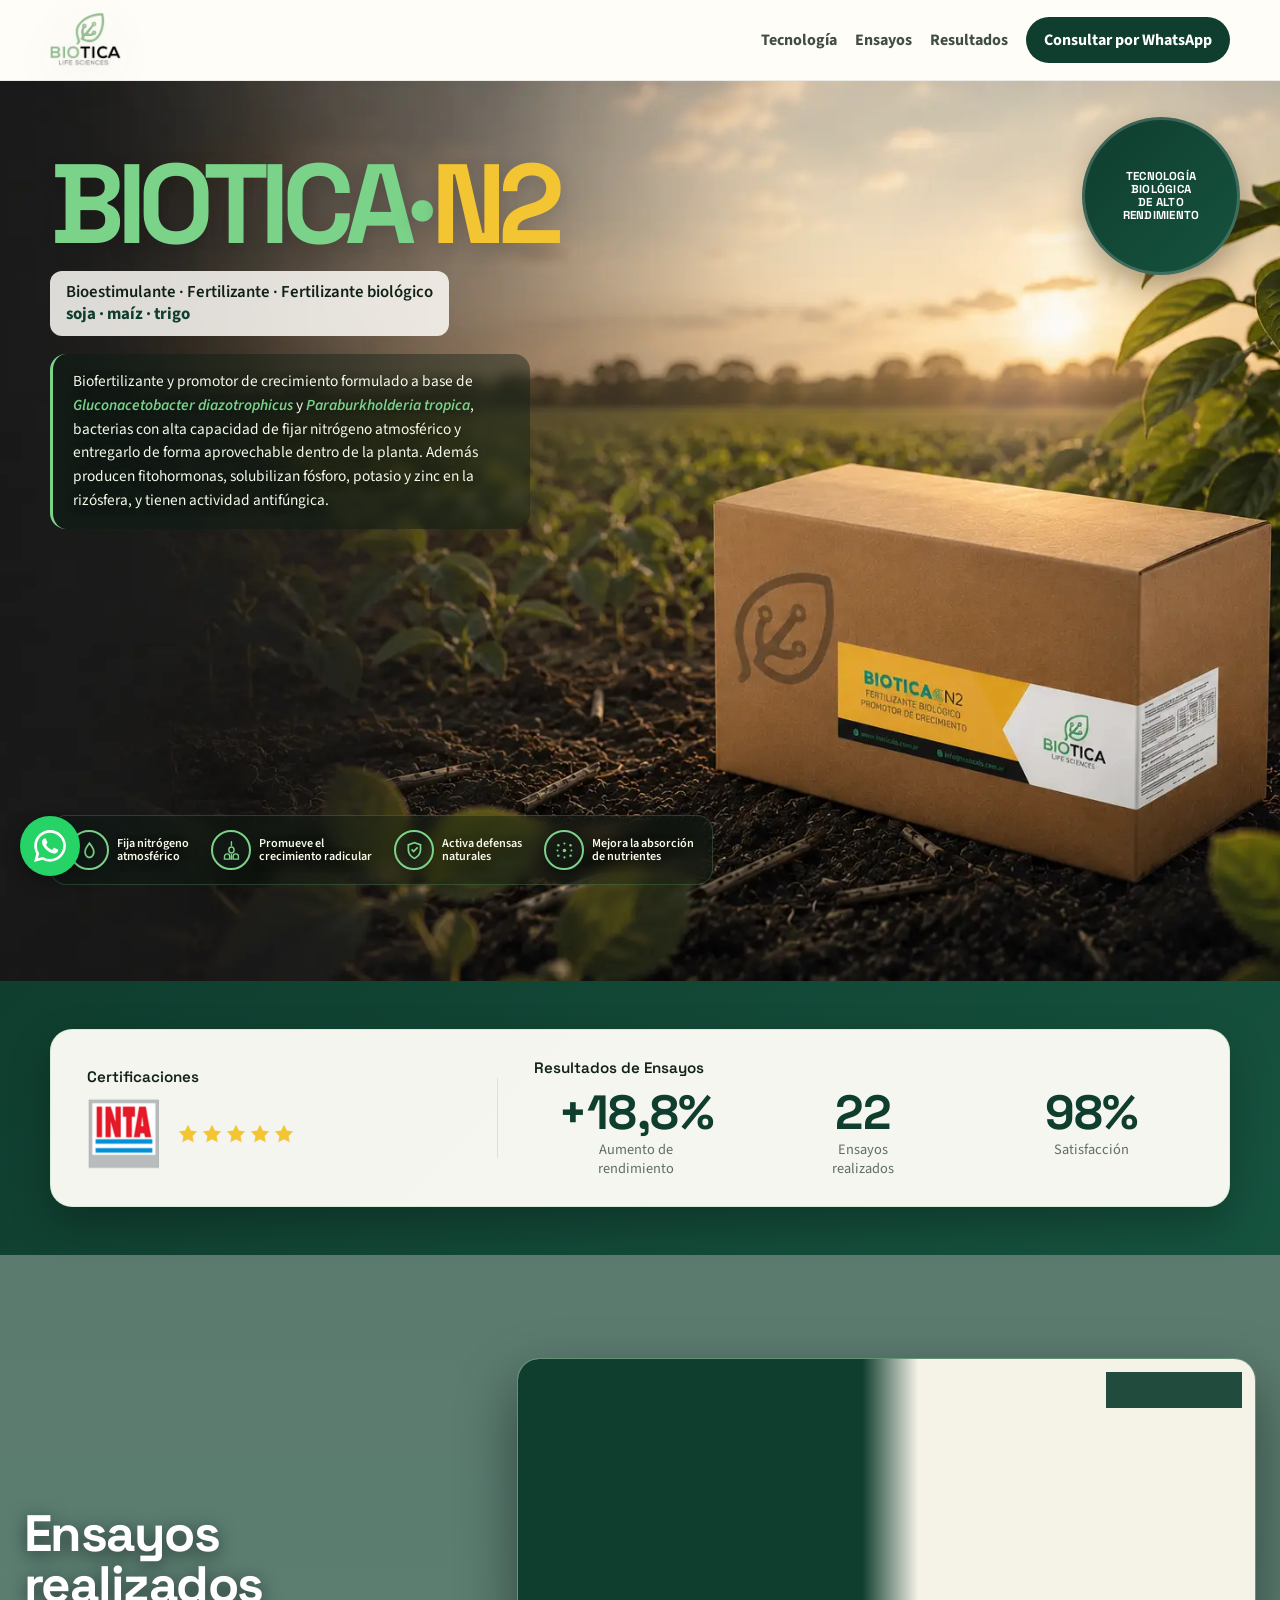
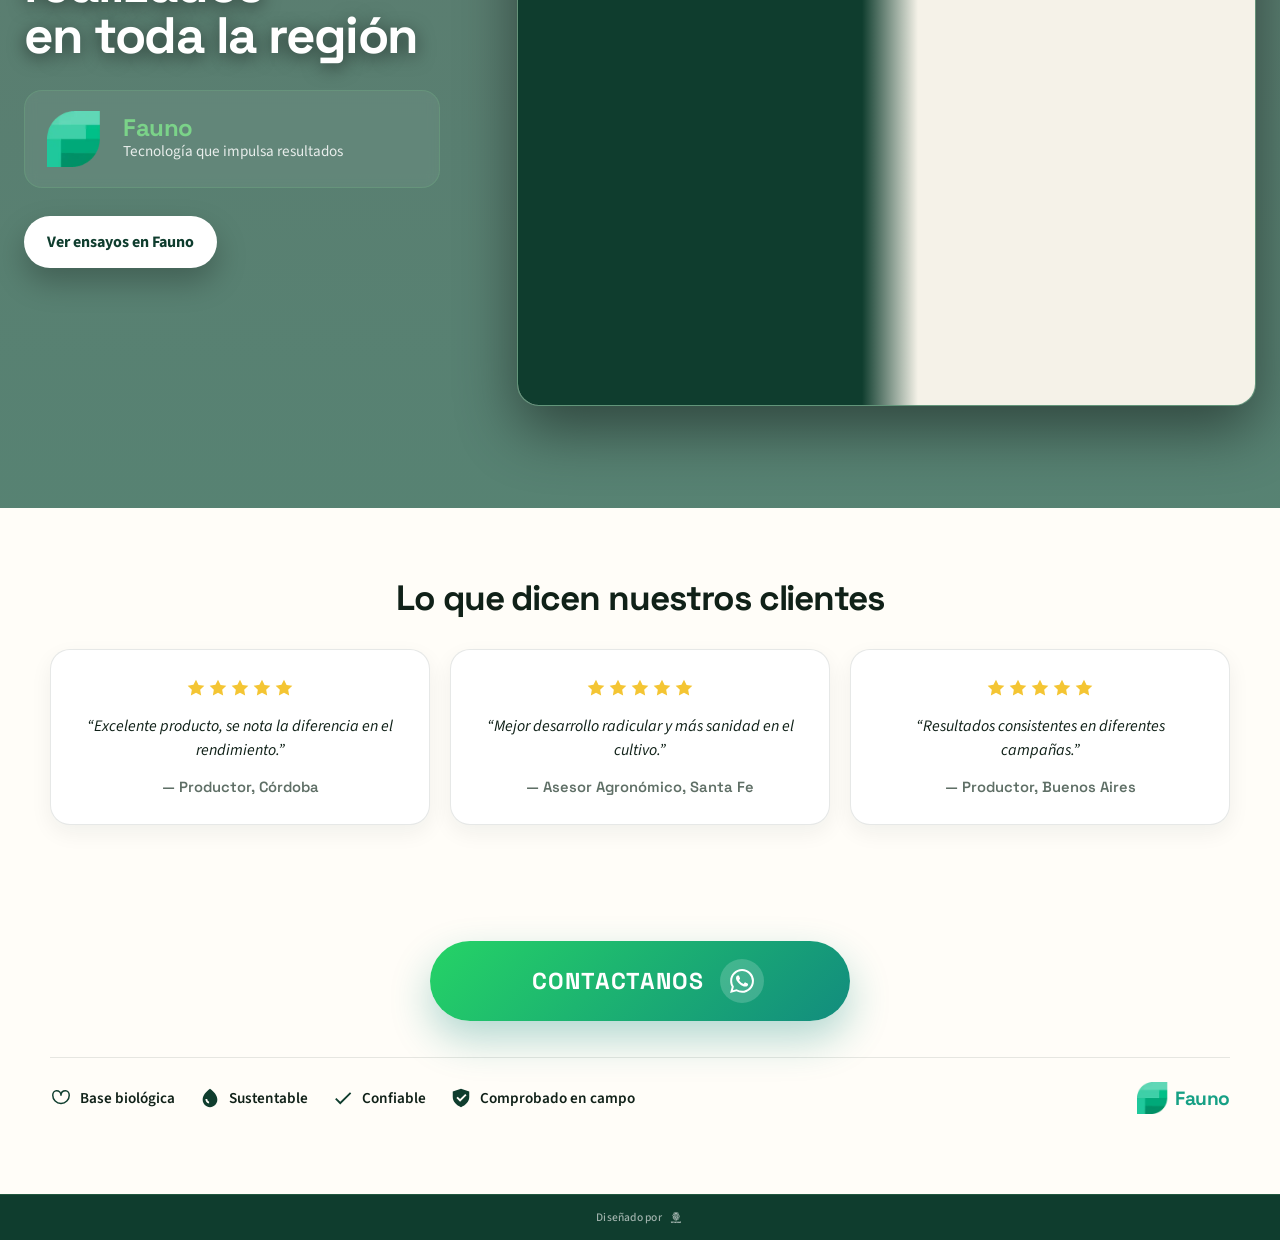
==== commit 8d3df3c0: "Tapa el panel de filtros del iframe de Fauno Agrega .fauno-embed-mask: overlay verde forest a la izq" ====
--- a/index.html
+++ b/index.html
@@ -180,6 +180,7 @@
             referrerpolicy="no-referrer-when-downgrade"
             allow="geolocation; clipboard-write"
           ></iframe>
+          <div class="fauno-embed-mask" aria-hidden="true"></div>
           <a href="https://fauno.ai/ensayos/?company=Biotica" target="_blank" rel="noopener" class="fauno-embed-link" data-track-click="fauno_embed_open">Abrir en Fauno ↗</a>
         </div>
       </div>
--- a/assets/styles.css
+++ b/assets/styles.css
@@ -993,6 +993,26 @@
   background: #f5f2e8;
 }
 
+.fauno-embed-mask {
+  position: absolute;
+  top: 0;
+  left: 0;
+  bottom: 0;
+  width: 400px;
+  z-index: 2;
+  background:
+    linear-gradient(to right, var(--forest) 0%, var(--forest) 86%, rgba(15, 61, 46, 0) 100%);
+  pointer-events: none;
+}
+
+@media (max-width: 1024px) {
+  .fauno-embed-mask { width: 320px; }
+}
+
+@media (max-width: 767px) {
+  .fauno-embed-mask { display: none; }
+}
+
 .fauno-embed-link {
   position: absolute;
   top: 14px;
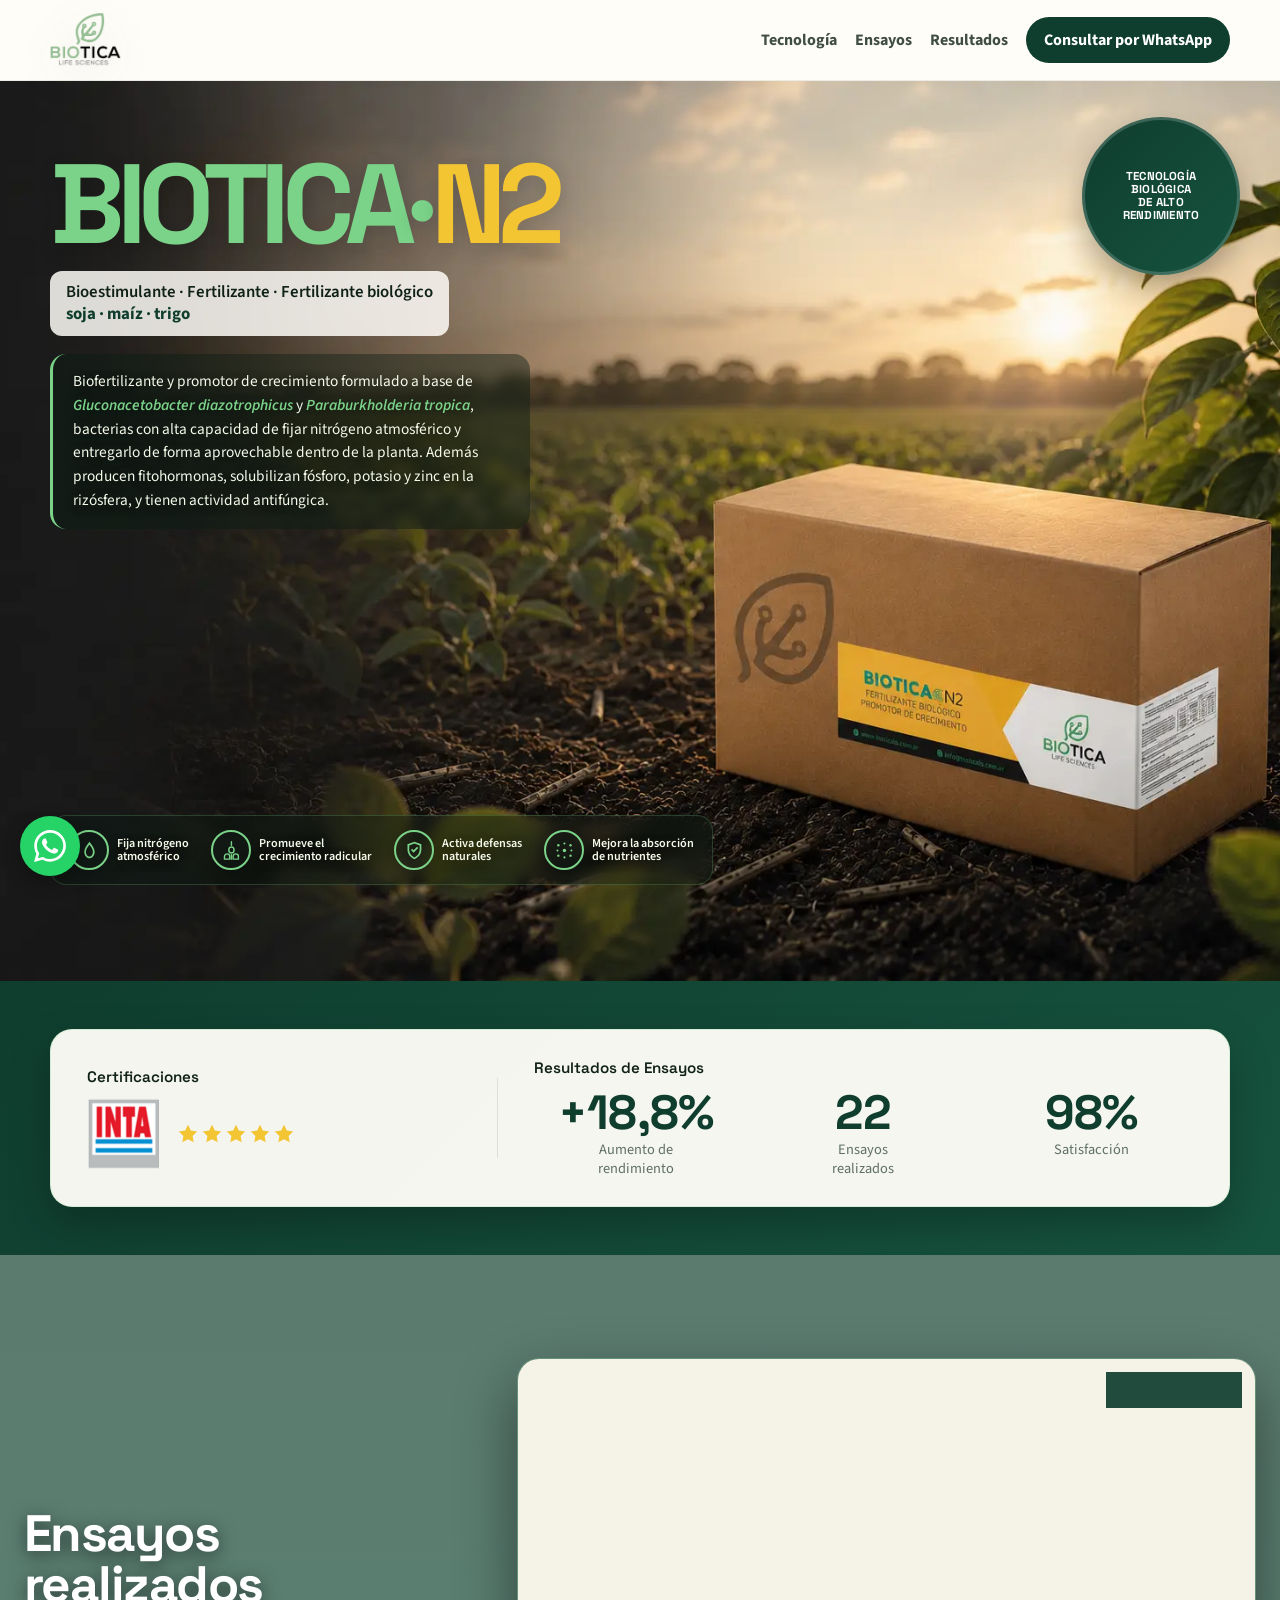
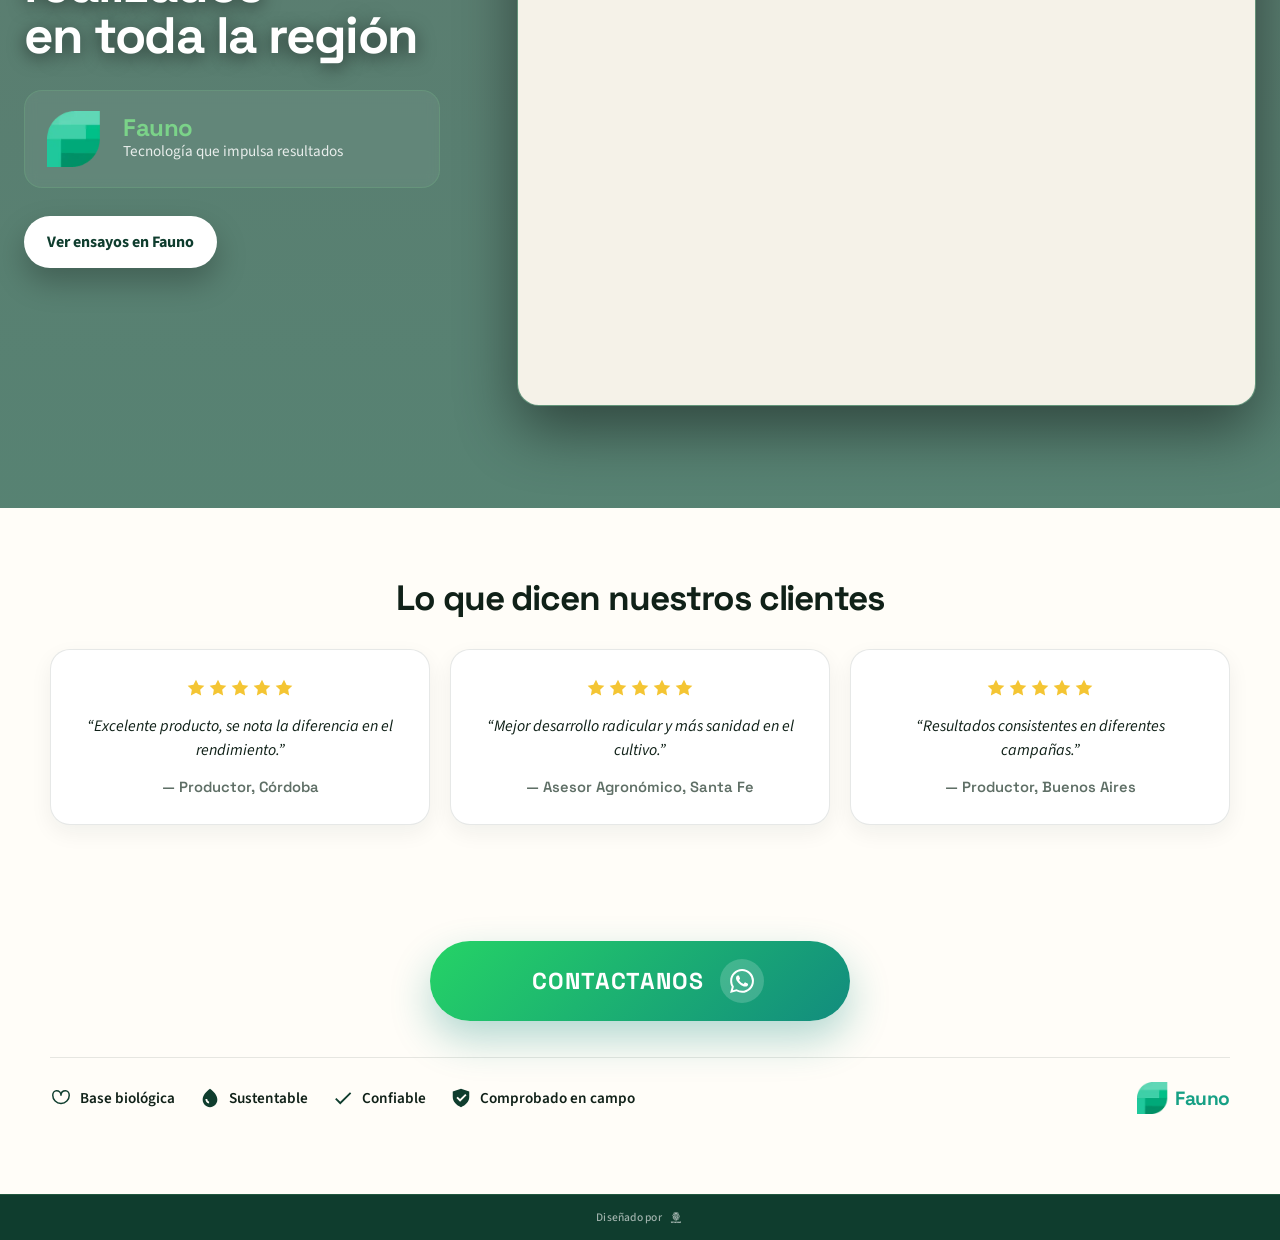
==== commit fbbec1bb: "Revert "Tapa el panel de filtros del iframe de Fauno" This reverts commit 8d3df3c0dd066d187bac226cc9" ====
--- a/index.html
+++ b/index.html
@@ -180,7 +180,6 @@
             referrerpolicy="no-referrer-when-downgrade"
             allow="geolocation; clipboard-write"
           ></iframe>
-          <div class="fauno-embed-mask" aria-hidden="true"></div>
           <a href="https://fauno.ai/ensayos/?company=Biotica" target="_blank" rel="noopener" class="fauno-embed-link" data-track-click="fauno_embed_open">Abrir en Fauno ↗</a>
         </div>
       </div>
--- a/assets/styles.css
+++ b/assets/styles.css
@@ -993,26 +993,6 @@
   background: #f5f2e8;
 }
 
-.fauno-embed-mask {
-  position: absolute;
-  top: 0;
-  left: 0;
-  bottom: 0;
-  width: 400px;
-  z-index: 2;
-  background:
-    linear-gradient(to right, var(--forest) 0%, var(--forest) 86%, rgba(15, 61, 46, 0) 100%);
-  pointer-events: none;
-}
-
-@media (max-width: 1024px) {
-  .fauno-embed-mask { width: 320px; }
-}
-
-@media (max-width: 767px) {
-  .fauno-embed-mask { display: none; }
-}
-
 .fauno-embed-link {
   position: absolute;
   top: 14px;
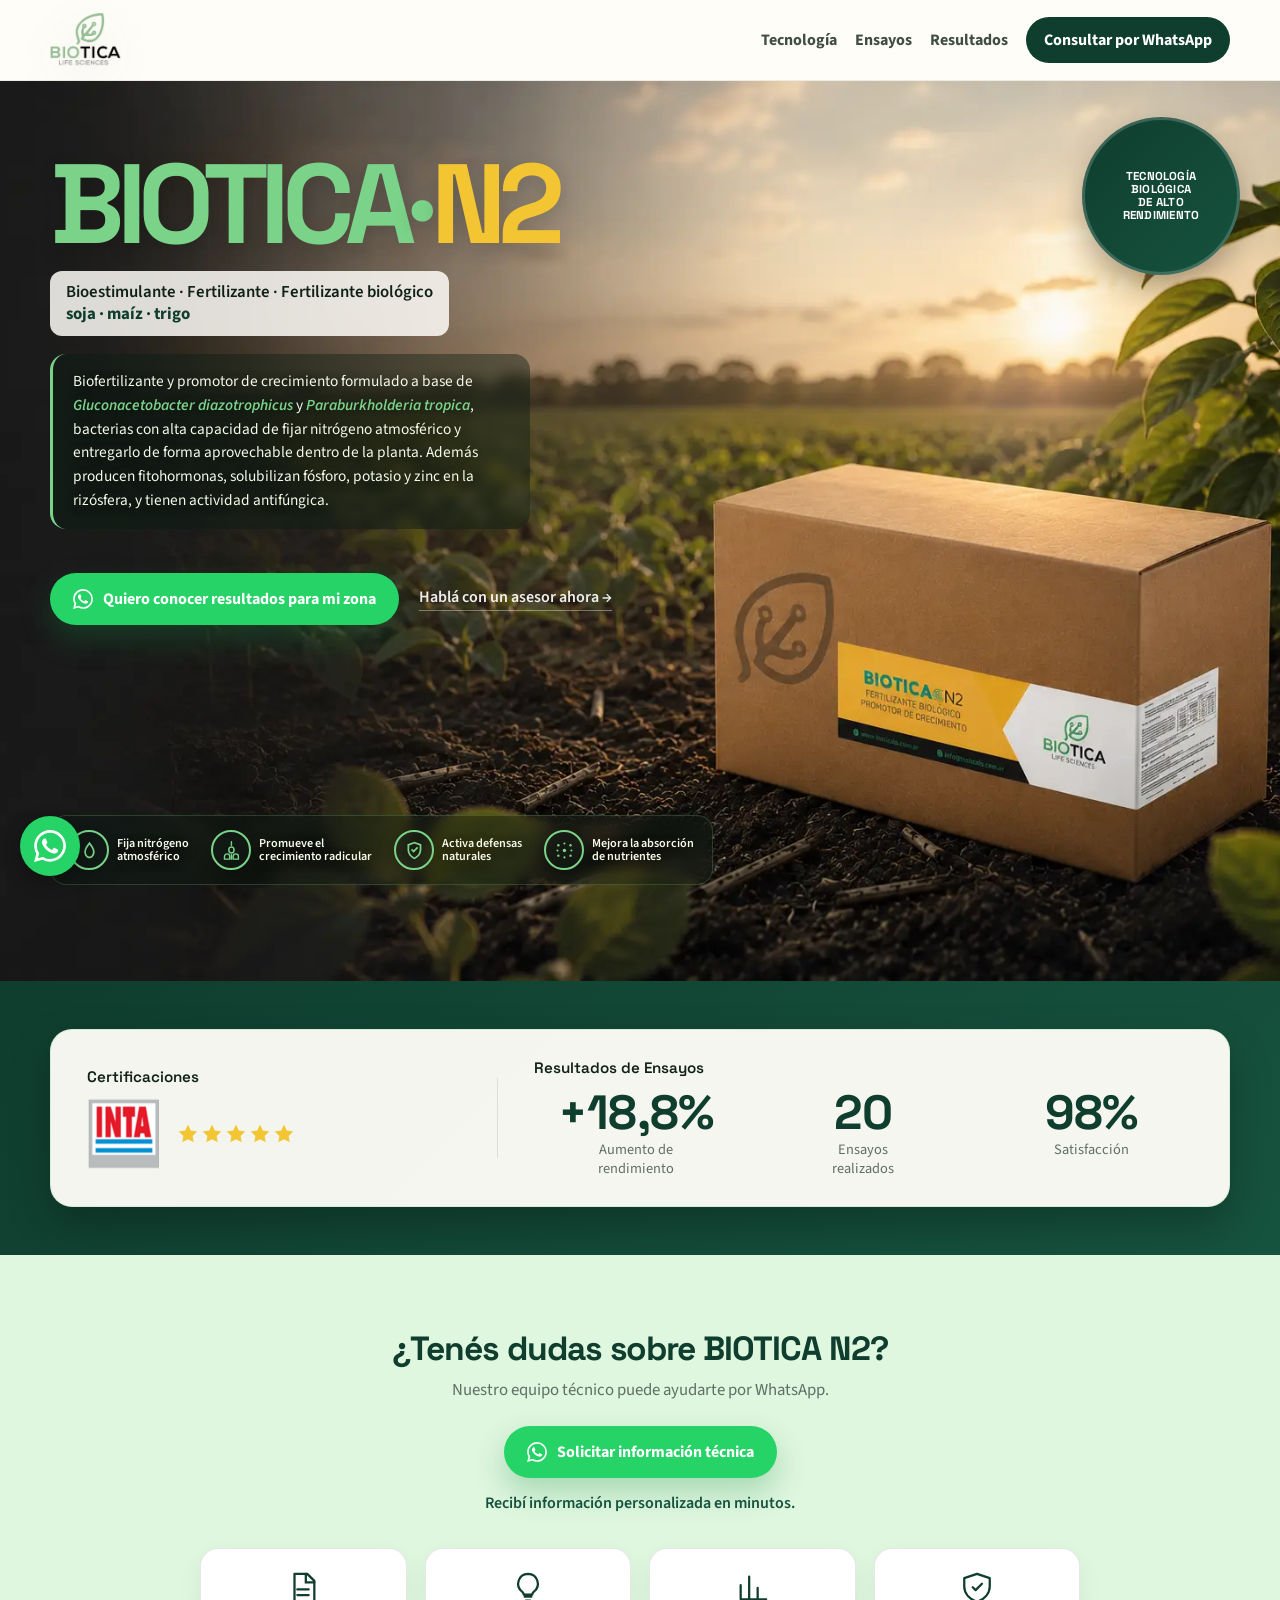
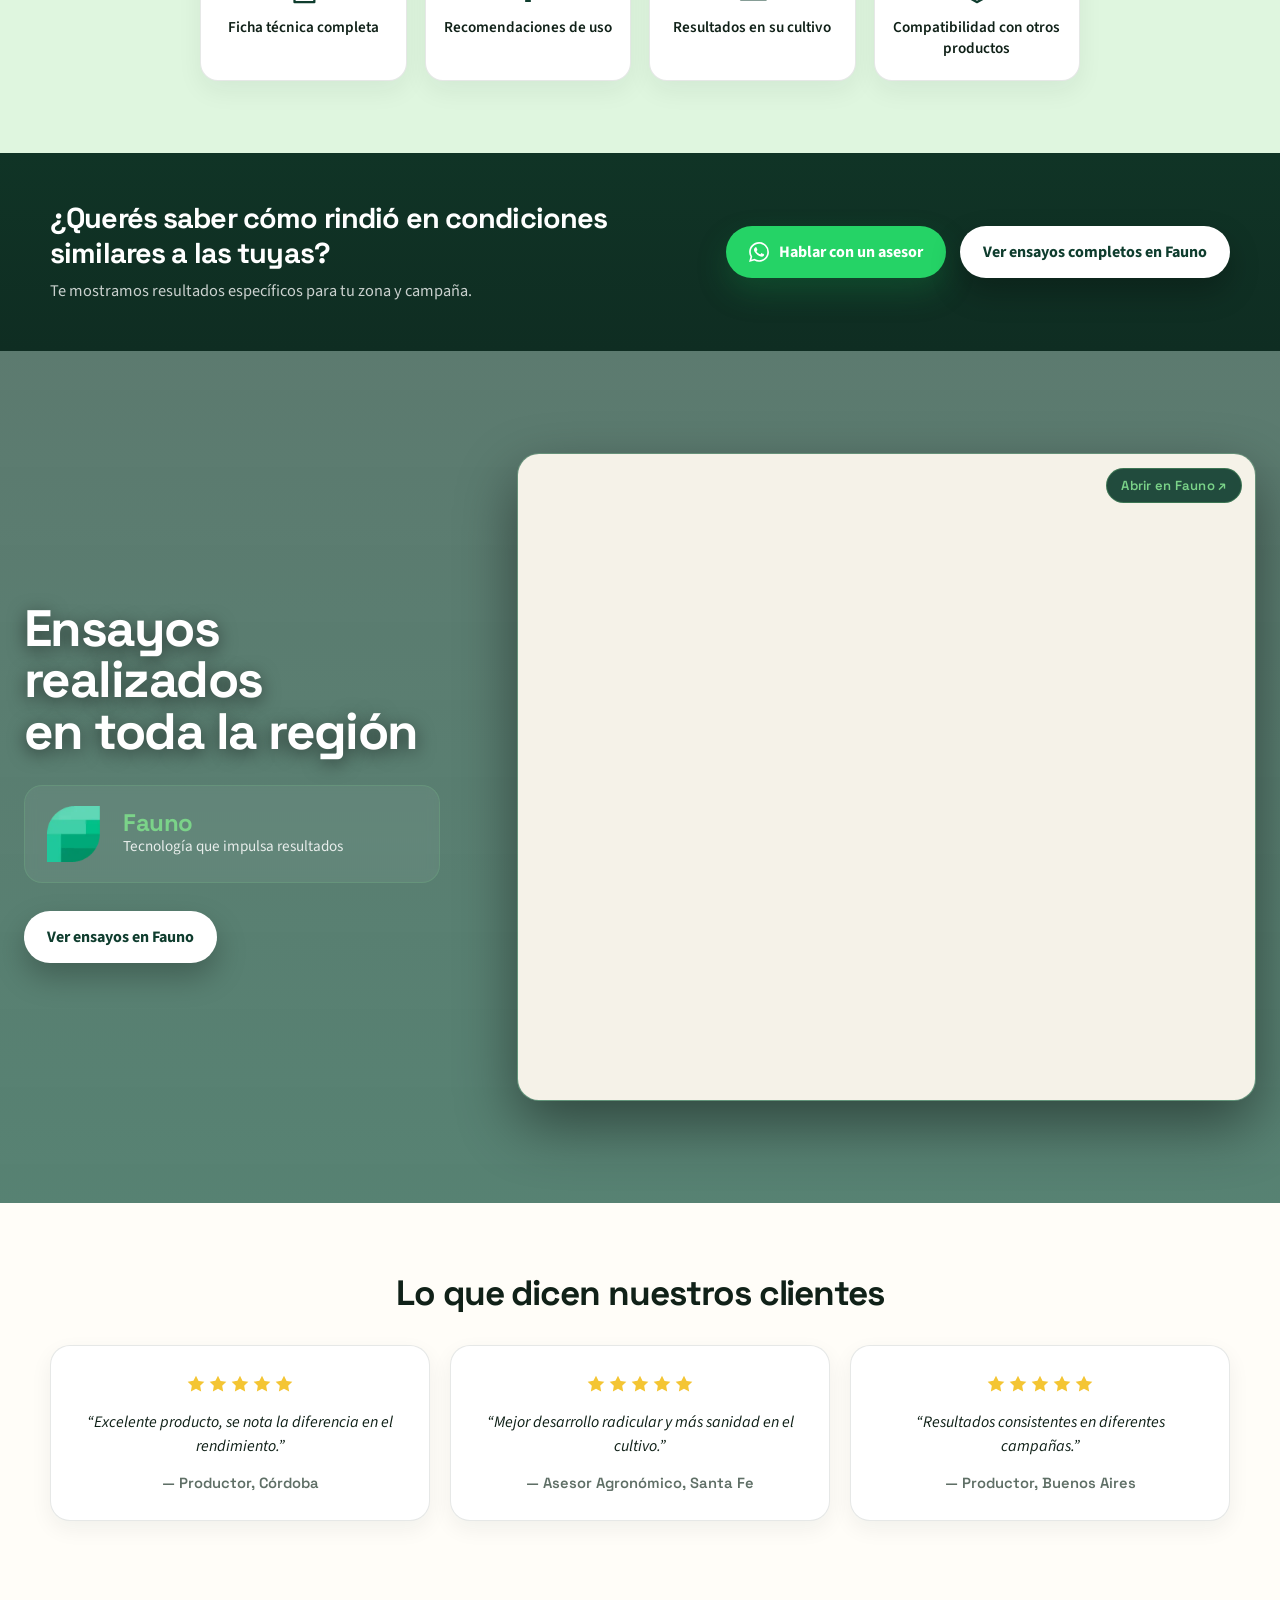
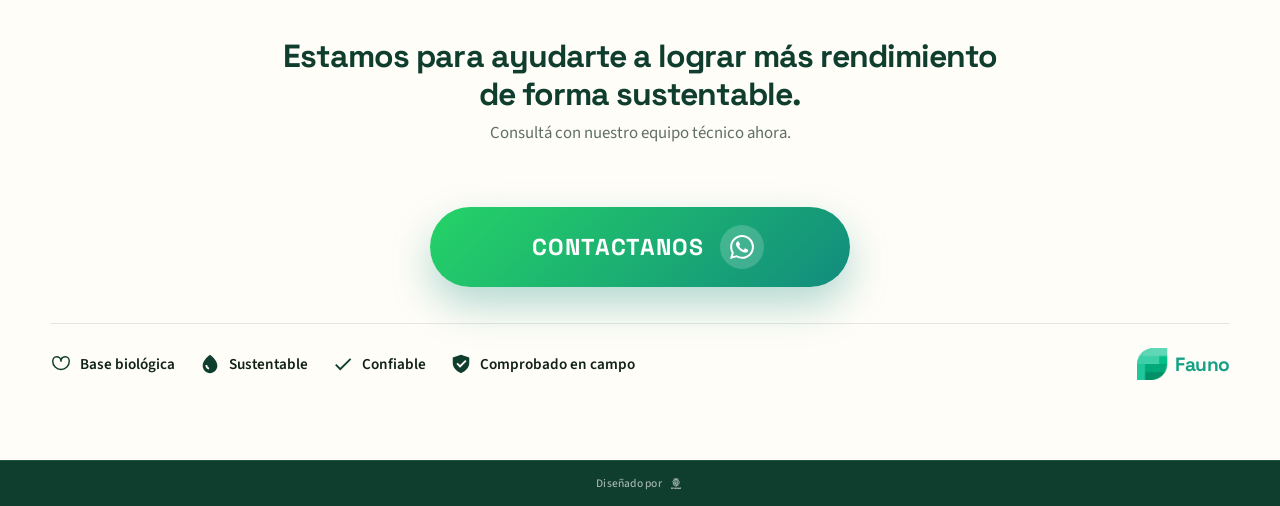
==== commit 33e290ec: "Actualiza landing de BIOTICA N2" ====
--- a/index.html
+++ b/index.html
@@ -70,6 +70,13 @@
           <h1 class="hero-title"><span>BIOTICA</span><i aria-hidden="true">·</i><strong>N2</strong></h1>
           <p class="hero-tagline">Bioestimulante · Fertilizante · Fertilizante biológico<br/><span>soja · maíz · trigo</span></p>
           <p class="hero-desc">Biofertilizante y promotor de crecimiento formulado a base de <em>Gluconacetobacter diazotrophicus</em> y <em>Paraburkholderia tropica</em>, bacterias con alta capacidad de fijar nitrógeno atmosférico y entregarlo de forma aprovechable dentro de la planta. Además producen fitohormonas, solubilizan fósforo, potasio y zinc en la rizósfera, y tienen actividad antifúngica.</p>
+          <div class="hero-cta-group">
+            <a class="button button-wa" href="https://wa.me/5491153358229?text=Hola%2C%20estoy%20interesado%20en%20BIOTICA%20N2%20y%20me%20gustar%C3%ADa%20conocer%20resultados%20orientados%20a%20mi%20zona." target="_blank" rel="noopener" data-track-click="hero_wa_cta">
+              <svg class="wa-ico" viewBox="0 0 24 24" aria-hidden="true"><path d="M17.472 14.382c-.297-.149-1.758-.867-2.03-.967-.273-.099-.471-.148-.67.15-.197.297-.767.966-.94 1.164-.173.199-.347.223-.644.075-.297-.15-1.255-.463-2.39-1.475-.883-.788-1.48-1.761-1.653-2.059-.173-.297-.018-.458.13-.606.134-.133.298-.347.446-.52.149-.174.198-.298.298-.497.099-.198.05-.371-.025-.52-.075-.149-.669-1.612-.916-2.207-.242-.579-.487-.5-.669-.51-.173-.008-.371-.01-.57-.01-.198 0-.52.074-.792.372-.272.297-1.04 1.016-1.04 2.479 0 1.462 1.065 2.875 1.213 3.074.149.198 2.096 3.2 5.077 4.487.709.306 1.262.489 1.694.625.712.227 1.36.195 1.871.118.571-.085 1.758-.719 2.006-1.413.248-.694.248-1.289.173-1.413-.074-.124-.272-.198-.57-.347m-5.421 7.403h-.004a9.87 9.87 0 01-5.031-1.378l-.361-.214-3.741.982.998-3.648-.235-.374a9.86 9.86 0 01-1.51-5.26c.001-5.45 4.436-9.884 9.888-9.884 2.64 0 5.122 1.03 6.988 2.898a9.825 9.825 0 012.893 6.994c-.003 5.45-4.437 9.884-9.885 9.884m8.413-18.297A11.815 11.815 0 0012.05 0C5.495 0 .16 5.335.157 11.892c0 2.096.547 4.142 1.588 5.945L.057 24l6.305-1.654a11.882 11.882 0 005.683 1.448h.005c6.554 0 11.89-5.335 11.893-11.893a11.821 11.821 0 00-3.48-8.413Z"/></svg>
+              Quiero conocer resultados para mi zona
+            </a>
+            <a class="hero-cta-secondary" href="https://wa.me/5491153358229?text=Hola%20Biotica%2C%20quiero%20hablar%20con%20un%20asesor%20sobre%20BIOTICA%20N2." target="_blank" rel="noopener" data-track-click="hero_asesor_cta">Hablá con un asesor ahora →</a>
+          </div>
         </div>
         <div class="hero-value-list" aria-label="Beneficios principales de BIOTICA N2">
           <div class="hero-value-item">
@@ -142,7 +149,7 @@
                 <span class="trust-stat-desc">Aumento de<br/>rendimiento</span>
               </div>
               <div class="trust-stat">
-                <strong class="trust-stat-num">22</strong>
+                <strong class="trust-stat-num">20</strong>
                 <span class="trust-stat-desc">Ensayos<br/>realizados</span>
               </div>
               <div class="trust-stat">
@@ -151,6 +158,56 @@
               </div>
             </div>
           </div>
+        </div>
+      </div>
+    </section>
+
+    <!-- ── 2b. DUDAS / SOLICITAR INFO TÉCNICA ── -->
+    <section class="section dudas-section">
+      <div class="wrap dudas-inner">
+        <div class="dudas-head">
+          <h2>¿Tenés dudas sobre BIOTICA N2?</h2>
+          <p>Nuestro equipo técnico puede ayudarte por WhatsApp.</p>
+        </div>
+        <a class="button button-wa dudas-cta" href="https://wa.me/5491153358229?text=Hola%20Biotica%2C%20quiero%20informaci%C3%B3n%20t%C3%A9cnica%20de%20BIOTICA%20N2." target="_blank" rel="noopener" data-track-click="dudas_wa_cta">
+          <svg class="wa-ico" viewBox="0 0 24 24" aria-hidden="true"><path d="M17.472 14.382c-.297-.149-1.758-.867-2.03-.967-.273-.099-.471-.148-.67.15-.197.297-.767.966-.94 1.164-.173.199-.347.223-.644.075-.297-.15-1.255-.463-2.39-1.475-.883-.788-1.48-1.761-1.653-2.059-.173-.297-.018-.458.13-.606.134-.133.298-.347.446-.52.149-.174.198-.298.298-.497.099-.198.05-.371-.025-.52-.075-.149-.669-1.612-.916-2.207-.242-.579-.487-.5-.669-.51-.173-.008-.371-.01-.57-.01-.198 0-.52.074-.792.372-.272.297-1.04 1.016-1.04 2.479 0 1.462 1.065 2.875 1.213 3.074.149.198 2.096 3.2 5.077 4.487.709.306 1.262.489 1.694.625.712.227 1.36.195 1.871.118.571-.085 1.758-.719 2.006-1.413.248-.694.248-1.289.173-1.413-.074-.124-.272-.198-.57-.347m-5.421 7.403h-.004a9.87 9.87 0 01-5.031-1.378l-.361-.214-3.741.982.998-3.648-.235-.374a9.86 9.86 0 01-1.51-5.26c.001-5.45 4.436-9.884 9.888-9.884 2.64 0 5.122 1.03 6.988 2.898a9.825 9.825 0 012.893 6.994c-.003 5.45-4.437 9.884-9.885 9.884m8.413-18.297A11.815 11.815 0 0012.05 0C5.495 0 .16 5.335.157 11.892c0 2.096.547 4.142 1.588 5.945L.057 24l6.305-1.654a11.882 11.882 0 005.683 1.448h.005c6.554 0 11.89-5.335 11.893-11.893a11.821 11.821 0 00-3.48-8.413Z"/></svg>
+          Solicitar información técnica
+        </a>
+        <p class="dudas-foot">Recibí información personalizada en minutos.</p>
+        <div class="dudas-grid">
+          <div class="dudas-item">
+            <svg viewBox="0 0 24 24" aria-hidden="true"><path d="M6 2h9l5 5v15a0 0 0 0 1 0 0H6a0 0 0 0 1 0 0V2Z" fill="none" stroke="currentColor" stroke-width="1.6" stroke-linejoin="round"/><path d="M14 2v6h6M8 13h8M8 17h8" fill="none" stroke="currentColor" stroke-width="1.6" stroke-linecap="round"/></svg>
+            <span>Ficha técnica completa</span>
+          </div>
+          <div class="dudas-item">
+            <svg viewBox="0 0 24 24" aria-hidden="true"><path d="M9 18h6M10 21h4M12 2a7 7 0 0 0-4 12.7c.6.5 1 1.2 1 2h6c0-.8.4-1.5 1-2A7 7 0 0 0 12 2Z" fill="none" stroke="currentColor" stroke-width="1.6" stroke-linejoin="round"/></svg>
+            <span>Recomendaciones de uso</span>
+          </div>
+          <div class="dudas-item">
+            <svg viewBox="0 0 24 24" aria-hidden="true"><path d="M4 20V10M10 20V4M16 20v-8M4 20h18" fill="none" stroke="currentColor" stroke-width="1.6" stroke-linecap="round" stroke-linejoin="round"/></svg>
+            <span>Resultados en su cultivo</span>
+          </div>
+          <div class="dudas-item">
+            <svg viewBox="0 0 24 24" aria-hidden="true"><path d="M9 11.5 11 13.5 15.5 9M12 2 3 5v6c0 5 4 9 9 11 5-2 9-6 9-11V5l-9-3Z" fill="none" stroke="currentColor" stroke-width="1.6" stroke-linecap="round" stroke-linejoin="round"/></svg>
+            <span>Compatibilidad con otros productos</span>
+          </div>
+        </div>
+      </div>
+    </section>
+
+    <!-- ── 2c. BANNER DOBLE CTA — Tu zona ── -->
+    <section class="zona-cta-section">
+      <div class="wrap zona-cta">
+        <div class="zona-cta-copy">
+          <h2>¿Querés saber cómo rindió en condiciones similares a las tuyas?</h2>
+          <p>Te mostramos resultados específicos para tu zona y campaña.</p>
+        </div>
+        <div class="zona-cta-actions">
+          <a class="button button-wa" href="https://wa.me/5491153358229?text=Hola%20Biotica%2C%20quiero%20hablar%20con%20un%20asesor%20sobre%20BIOTICA%20N2." target="_blank" rel="noopener" data-track-click="zona_wa_cta">
+            <svg class="wa-ico" viewBox="0 0 24 24" aria-hidden="true"><path d="M17.472 14.382c-.297-.149-1.758-.867-2.03-.967-.273-.099-.471-.148-.67.15-.197.297-.767.966-.94 1.164-.173.199-.347.223-.644.075-.297-.15-1.255-.463-2.39-1.475-.883-.788-1.48-1.761-1.653-2.059-.173-.297-.018-.458.13-.606.134-.133.298-.347.446-.52.149-.174.198-.298.298-.497.099-.198.05-.371-.025-.52-.075-.149-.669-1.612-.916-2.207-.242-.579-.487-.5-.669-.51-.173-.008-.371-.01-.57-.01-.198 0-.52.074-.792.372-.272.297-1.04 1.016-1.04 2.479 0 1.462 1.065 2.875 1.213 3.074.149.198 2.096 3.2 5.077 4.487.709.306 1.262.489 1.694.625.712.227 1.36.195 1.871.118.571-.085 1.758-.719 2.006-1.413.248-.694.248-1.289.173-1.413-.074-.124-.272-.198-.57-.347m-5.421 7.403h-.004a9.87 9.87 0 01-5.031-1.378l-.361-.214-3.741.982.998-3.648-.235-.374a9.86 9.86 0 01-1.51-5.26c.001-5.45 4.436-9.884 9.888-9.884 2.64 0 5.122 1.03 6.988 2.898a9.825 9.825 0 012.893 6.994c-.003 5.45-4.437 9.884-9.885 9.884m8.413-18.297A11.815 11.815 0 0012.05 0C5.495 0 .16 5.335.157 11.892c0 2.096.547 4.142 1.588 5.945L.057 24l6.305-1.654a11.882 11.882 0 005.683 1.448h.005c6.554 0 11.89-5.335 11.893-11.893a11.821 11.821 0 00-3.48-8.413Z"/></svg>
+            Hablar con un asesor
+          </a>
+          <a class="button button-white" href="https://fauno.ai/ensayos/?company=Biotica" target="_blank" rel="noopener" data-track-click="zona_fauno_cta">Ver ensayos completos en Fauno</a>
         </div>
       </div>
     </section>
@@ -232,7 +289,11 @@
     <!-- ── 5. CTA + Trust Footer ── -->
     <section class="section contact-section">
       <div class="wrap contact-inner">
-        <a href="https://wa.me/5491153358229?text=Hola%20Biotica%2C%20quiero%20informaci%C3%B3n%20comercial%20de%20BIOTICA%20N2." class="button-contactanos" target="_blank" rel="noopener" data-track-click="footer_wa_cta">
+        <div class="contact-head">
+          <h2>Estamos para ayudarte a lograr más rendimiento de forma sustentable.</h2>
+          <p>Consultá con nuestro equipo técnico ahora.</p>
+        </div>
+        <a href="https://wa.me/5491153358229?text=Hola%2C%20estoy%20interesado%20en%20BIOTICA%20N2%20y%20me%20gustar%C3%ADa%20conocer%20resultados%20orientados%20a%20mi%20zona." class="button-contactanos" target="_blank" rel="noopener" data-track-click="footer_wa_cta">
           <span>CONTACTANOS</span>
           <span class="button-wa-circle" aria-hidden="true">
             <svg xmlns="http://www.w3.org/2000/svg" viewBox="0 0 24 24"><path d="M17.472 14.382c-.297-.149-1.758-.867-2.03-.967-.273-.099-.471-.148-.67.15-.197.297-.767.966-.94 1.164-.173.199-.347.223-.644.075-.297-.15-1.255-.463-2.39-1.475-.883-.788-1.48-1.761-1.653-2.059-.173-.297-.018-.458.13-.606.134-.133.298-.347.446-.52.149-.174.198-.298.298-.497.099-.198.05-.371-.025-.52-.075-.149-.669-1.612-.916-2.207-.242-.579-.487-.5-.669-.51-.173-.008-.371-.01-.57-.01-.198 0-.52.074-.792.372-.272.297-1.04 1.016-1.04 2.479 0 1.462 1.065 2.875 1.213 3.074.149.198 2.096 3.2 5.077 4.487.709.306 1.262.489 1.694.625.712.227 1.36.195 1.871.118.571-.085 1.758-.719 2.006-1.413.248-.694.248-1.289.173-1.413-.074-.124-.272-.198-.57-.347m-5.421 7.403h-.004a9.87 9.87 0 01-5.031-1.378l-.361-.214-3.741.982.998-3.648-.235-.374a9.86 9.86 0 01-1.51-5.26c.001-5.45 4.436-9.884 9.888-9.884 2.64 0 5.122 1.03 6.988 2.898a9.825 9.825 0 012.893 6.994c-.003 5.45-4.437 9.884-9.885 9.884m8.413-18.297A11.815 11.815 0 0012.05 0C5.495 0 .16 5.335.157 11.892c0 2.096.547 4.142 1.588 5.945L.057 24l6.305-1.654a11.882 11.882 0 005.683 1.448h.005c6.554 0 11.89-5.335 11.893-11.893a11.821 11.821 0 00-3.48-8.413Z"/></svg>
--- a/assets/styles.css
+++ b/assets/styles.css
@@ -1593,3 +1593,116 @@
     display: none;
   }
 }
+
+/* ── Rediseño 2026-06: CTAs WhatsApp + Dudas + Banner zona ───────────────── */
+.button-wa {
+  background: #25d366;
+  color: #ffffff;
+  font-weight: 700;
+  gap: 10px;
+  box-shadow: 0 14px 30px rgba(18, 140, 70, 0.28);
+}
+.button-wa:hover {
+  background: #1ebe5a;
+  color: #ffffff;
+  transform: translateY(-1px);
+  box-shadow: 0 18px 38px rgba(18, 140, 70, 0.34);
+}
+.wa-ico { width: 22px; height: 22px; fill: currentColor; flex: 0 0 auto; }
+
+/* Hero CTA */
+.hero-cta-group {
+  display: flex;
+  flex-wrap: wrap;
+  align-items: center;
+  gap: 14px 20px;
+  margin-top: 26px;
+}
+.hero-cta-secondary {
+  color: #ffffff;
+  font-weight: 600;
+  opacity: 0.92;
+  border-bottom: 1px solid rgba(255, 255, 255, 0.4);
+  padding-bottom: 2px;
+  transition: opacity 0.16s ease;
+}
+.hero-cta-secondary:hover { opacity: 1; }
+
+/* Sección Dudas */
+.dudas-section { background: var(--mint-soft); }
+.dudas-inner { max-width: 880px; margin: 0 auto; text-align: center; }
+.dudas-head h2 {
+  font-family: "Space Grotesk", sans-serif;
+  font-size: clamp(1.5rem, 3.2vw, 2.1rem);
+  color: var(--forest);
+  margin: 0 0 8px;
+}
+.dudas-head p { color: var(--muted); font-size: 1.05rem; margin: 0 0 24px; }
+.dudas-cta { margin-inline: auto; }
+.dudas-foot { color: var(--forest-soft); font-weight: 600; margin: 14px 0 0; }
+.dudas-grid {
+  display: grid;
+  grid-template-columns: repeat(4, 1fr);
+  gap: 18px;
+  margin-top: 34px;
+}
+.dudas-item {
+  background: #ffffff;
+  border: 1px solid var(--line);
+  border-radius: 18px;
+  padding: 22px 16px;
+  display: flex;
+  flex-direction: column;
+  align-items: center;
+  gap: 12px;
+  box-shadow: 0 10px 26px rgba(12, 42, 28, 0.06);
+}
+.dudas-item svg { width: 34px; height: 34px; color: var(--forest); }
+.dudas-item span { color: var(--ink); font-weight: 600; font-size: 0.95rem; line-height: 1.35; }
+
+/* Banner doble CTA — zona */
+.zona-cta-section {
+  background: linear-gradient(180deg, #103426 0%, #0f2d22 100%);
+  color: #ffffff;
+  padding: 48px 0;
+}
+.zona-cta {
+  display: flex;
+  align-items: center;
+  justify-content: space-between;
+  gap: 28px;
+  flex-wrap: wrap;
+}
+.zona-cta-copy { flex: 1 1 420px; }
+.zona-cta-copy h2 {
+  font-family: "Space Grotesk", sans-serif;
+  font-size: clamp(1.35rem, 2.6vw, 1.8rem);
+  color: #ffffff;
+  margin: 0 0 8px;
+  line-height: 1.2;
+}
+.zona-cta-copy p { color: rgba(255, 255, 255, 0.78); margin: 0; font-size: 1.02rem; }
+.zona-cta-actions { display: flex; flex-wrap: wrap; gap: 14px; }
+
+/* Encabezado CTA final */
+.contact-head { text-align: center; max-width: 720px; margin: 0 auto 26px; }
+.contact-head h2 {
+  font-family: "Space Grotesk", sans-serif;
+  font-size: clamp(1.4rem, 3vw, 2rem);
+  color: var(--forest);
+  margin: 0 0 8px;
+  line-height: 1.2;
+}
+.contact-head p { color: var(--muted); font-size: 1.05rem; margin: 0; }
+
+@media (max-width: 860px) {
+  .dudas-grid { grid-template-columns: repeat(2, 1fr); }
+  .zona-cta { flex-direction: column; align-items: flex-start; }
+  .zona-cta-actions { width: 100%; }
+  .zona-cta-actions .button { width: 100%; }
+}
+@media (max-width: 480px) {
+  .dudas-grid { grid-template-columns: 1fr; }
+  .hero-cta-group { gap: 12px; }
+  .hero-cta-group .button-wa { width: 100%; }
+}
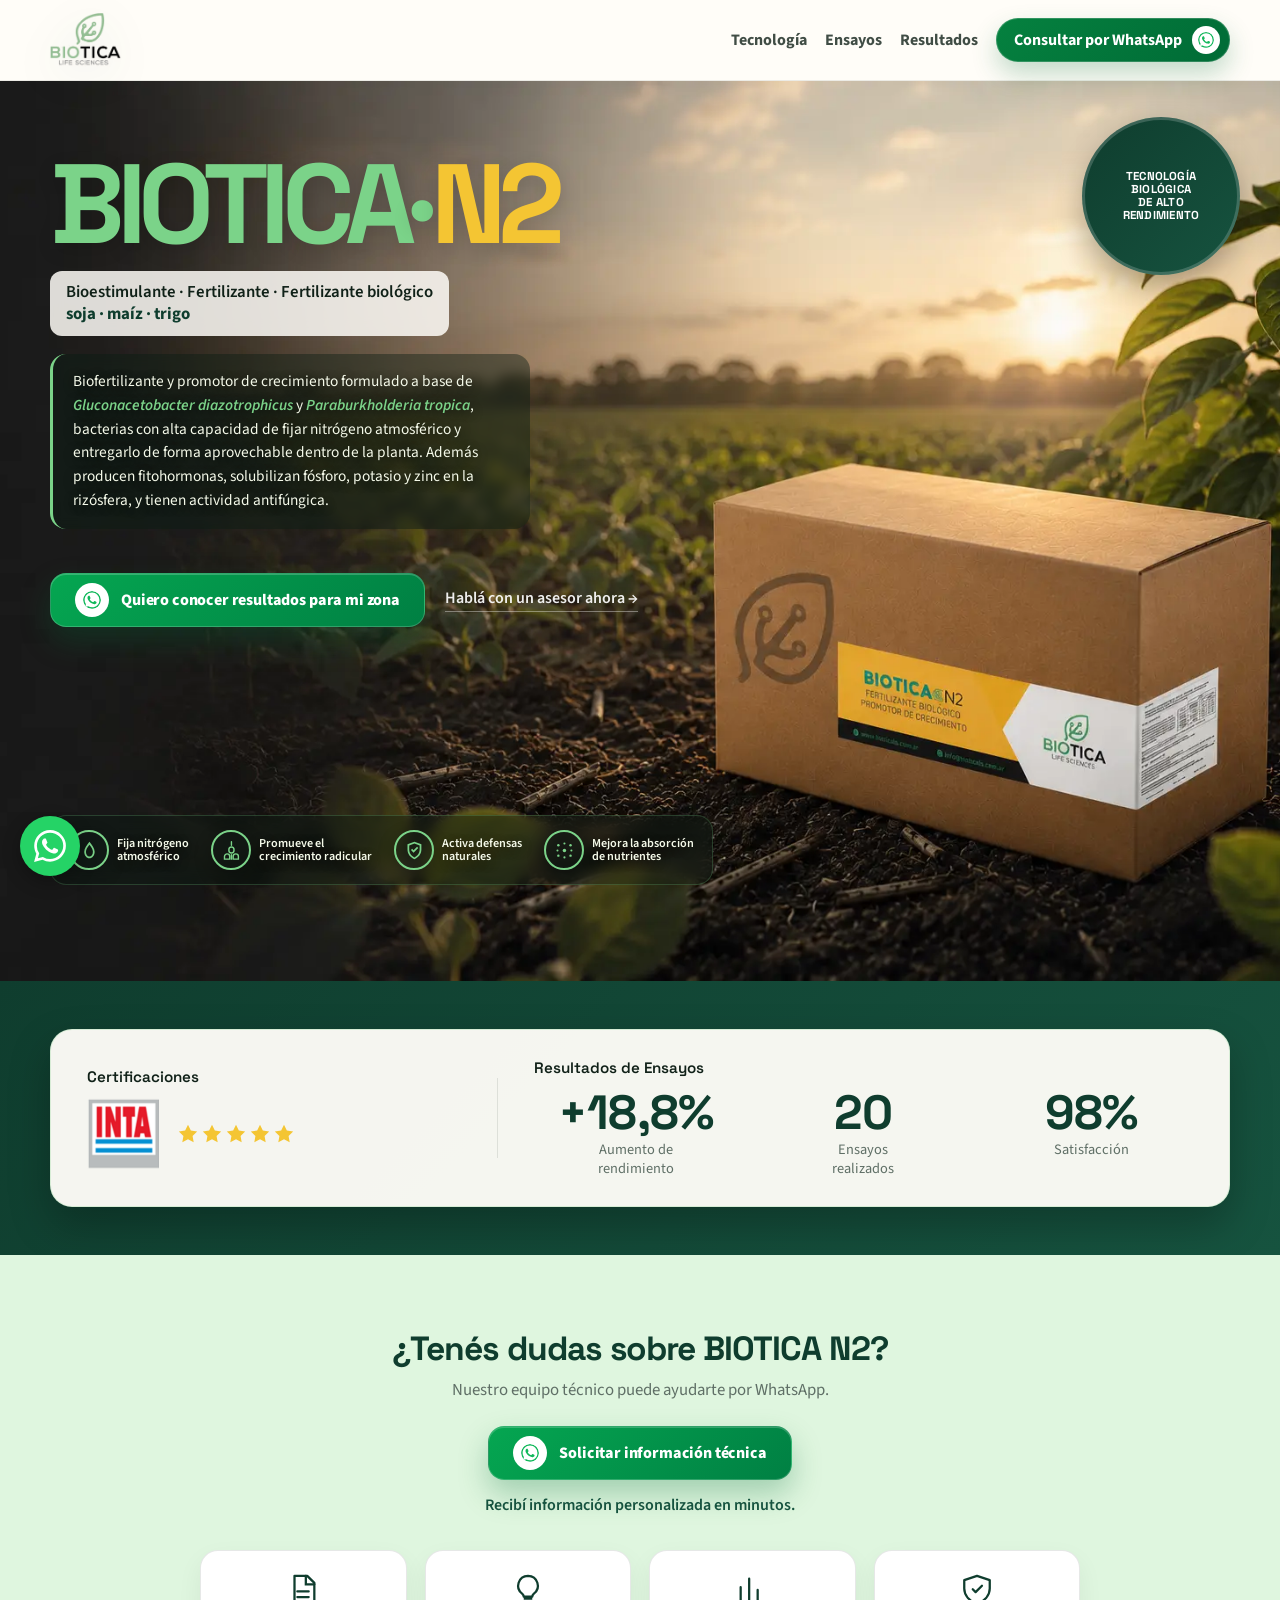
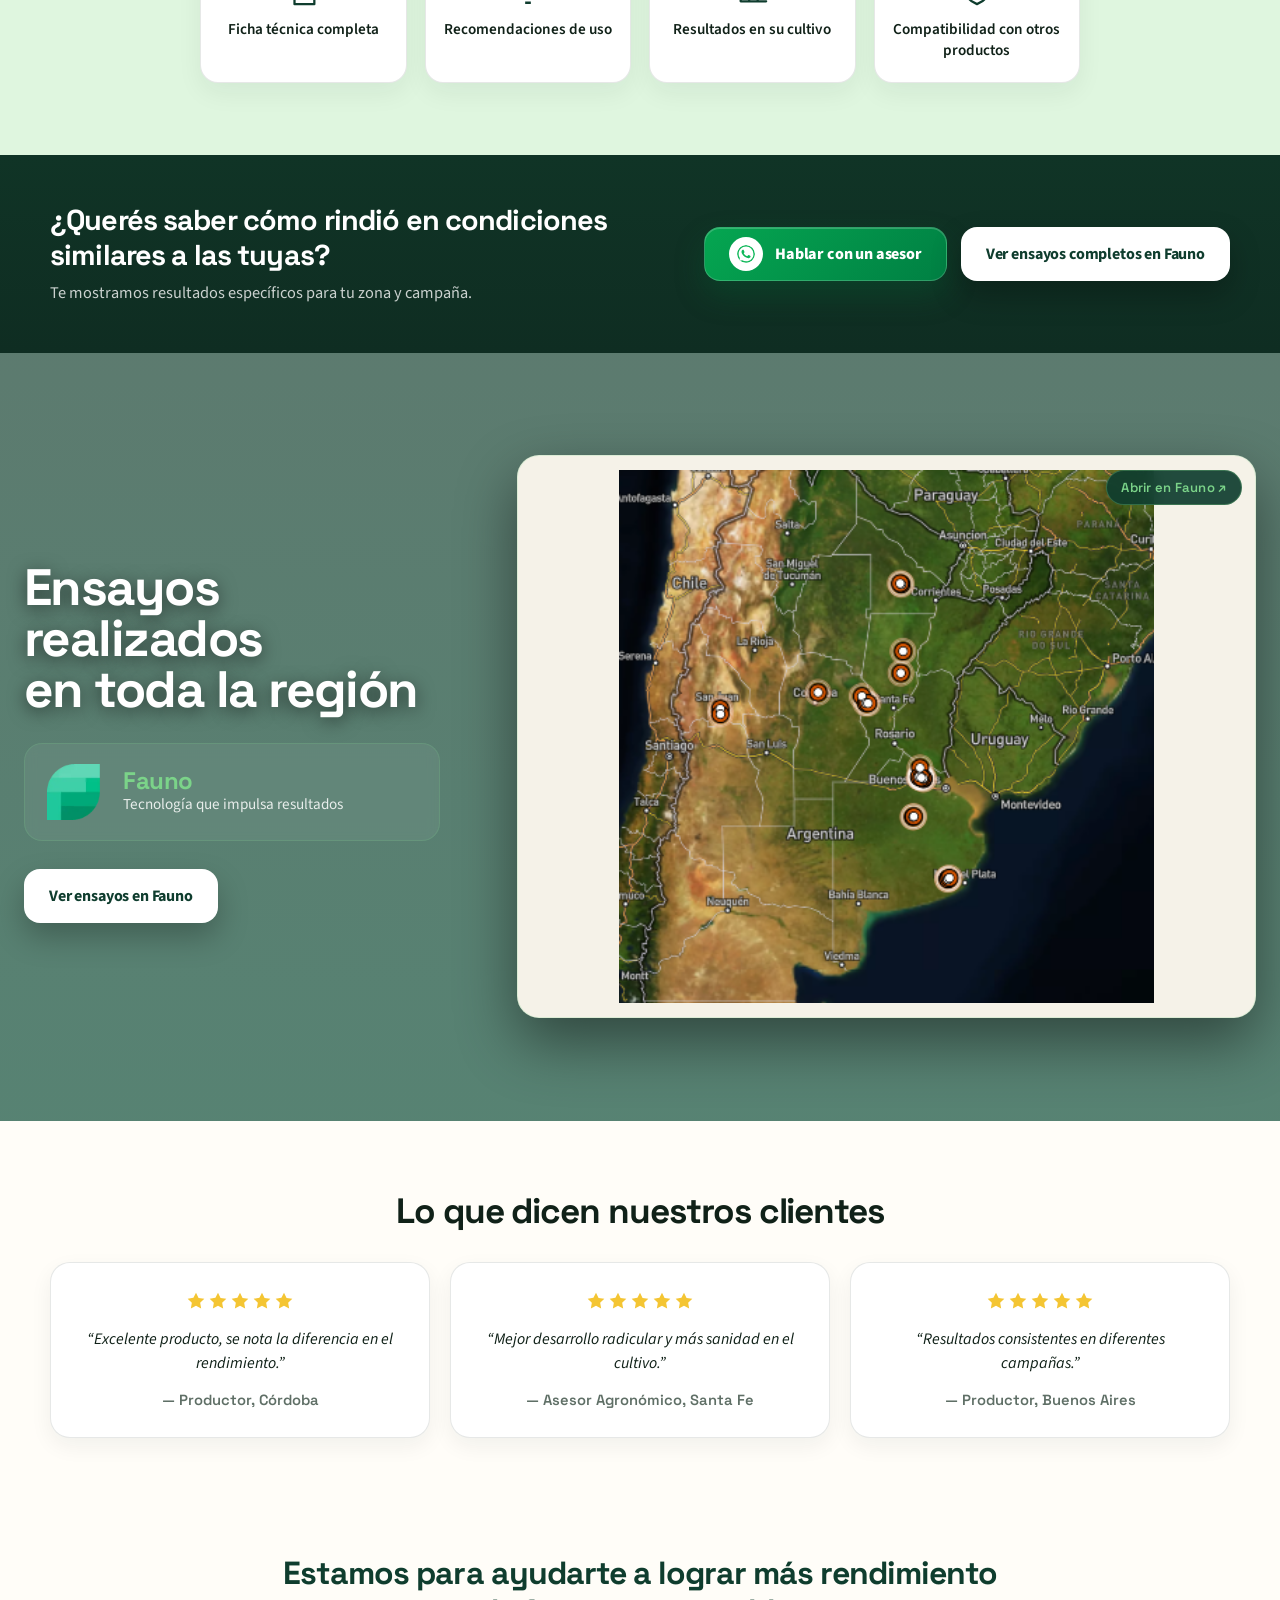
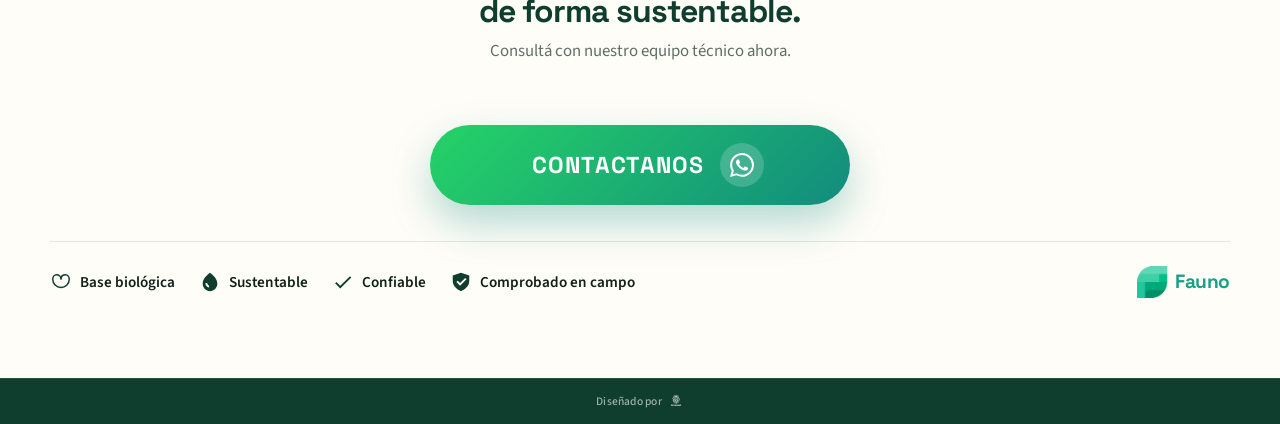
==== commit 19589325: "Actualiza CTAs y mapa de ensayos" ====
--- a/index.html
+++ b/index.html
@@ -53,7 +53,12 @@
         <a href="#metricas">Tecnología</a>
         <a href="#ensayos-mapa">Ensayos</a>
         <a href="#resenas">Resultados</a>
-        <a href="https://wa.me/5491153358229?text=Hola%20Biotica%2C%20quiero%20informaci%C3%B3n%20comercial%20de%20BIOTICA%20N2." class="nav-cta" target="_blank" rel="noopener" data-track-click="header_cta">Consultar por WhatsApp</a>
+        <a href="https://wa.me/5491153358229?text=Hola%20Biotica%2C%20quiero%20informaci%C3%B3n%20comercial%20de%20BIOTICA%20N2." class="nav-cta" target="_blank" rel="noopener" data-track-click="header_cta">
+          <span>Consultar por WhatsApp</span>
+          <svg class="nav-wa-ico" viewBox="0 0 24 24" aria-hidden="true">
+            <path d="M17.472 14.382c-.297-.149-1.758-.867-2.03-.967-.273-.099-.471-.148-.67.15-.197.297-.767.966-.94 1.164-.173.199-.347.223-.644.075-.297-.15-1.255-.463-2.39-1.475-.883-.788-1.48-1.761-1.653-2.059-.173-.297-.018-.458.13-.606.134-.133.298-.347.446-.52.149-.174.198-.298.298-.497.099-.198.05-.371-.025-.52-.075-.149-.669-1.612-.916-2.207-.242-.579-.487-.5-.669-.51-.173-.008-.371-.01-.57-.01-.198 0-.52.074-.792.372-.272.297-1.04 1.016-1.04 2.479 0 1.462 1.065 2.875 1.213 3.074.149.198 2.096 3.2 5.077 4.487.709.306 1.262.489 1.694.625.712.227 1.36.195 1.871.118.571-.085 1.758-.719 2.006-1.413.248-.694.248-1.289.173-1.413-.074-.124-.272-.198-.57-.347m-5.421 7.403h-.004a9.87 9.87 0 01-5.031-1.378l-.361-.214-3.741.982.998-3.648-.235-.374a9.86 9.86 0 01-1.51-5.26c.001-5.45 4.436-9.884 9.888-9.884 2.64 0 5.122 1.03 6.988 2.898a9.825 9.825 0 012.893 6.994c-.003 5.45-4.437 9.884-9.885 9.884m8.413-18.297A11.815 11.815 0 0012.05 0C5.495 0 .16 5.335.157 11.892c0 2.096.547 4.142 1.588 5.945L.057 24l6.305-1.654a11.882 11.882 0 005.683 1.448h.005c6.554 0 11.89-5.335 11.893-11.893a11.821 11.821 0 00-3.48-8.413Z"/>
+          </svg>
+        </a>
       </nav>
     </div>
   </header>
@@ -229,14 +234,8 @@
           </a>
         </div>
 
-        <div class="fauno-embed-wrap" aria-label="Mapa interactivo de ensayos verificados en Fauno">
-          <iframe
-            src="https://fauno.ai/ensayos/?company=Biotica"
-            title="Ensayos verificados de Biotica en Fauno"
-            loading="lazy"
-            referrerpolicy="no-referrer-when-downgrade"
-            allow="geolocation; clipboard-write"
-          ></iframe>
+        <div class="fauno-map-card" aria-label="Mapa de ensayos verificados en Fauno">
+          <img class="fauno-map-image" src="mapa.png" alt="Mapa regional con ensayos de BIOTICA N2" loading="lazy" />
           <a href="https://fauno.ai/ensayos/?company=Biotica" target="_blank" rel="noopener" class="fauno-embed-link" data-track-click="fauno_embed_open">Abrir en Fauno ↗</a>
         </div>
       </div>
--- a/assets/styles.css
+++ b/assets/styles.css
@@ -81,10 +81,24 @@
 }
 
 .nav-cta {
-  padding: 12px 18px;
+  display: inline-flex;
+  align-items: center;
+  gap: 10px;
+  padding: 8px 10px 8px 18px;
   border-radius: 999px;
-  background: var(--forest);
+  background: linear-gradient(135deg, #05813f 0%, #006b36 100%);
   color: white !important;
+  box-shadow: 0 12px 26px rgba(0, 107, 54, 0.24), inset 0 0 0 1px rgba(255, 255, 255, 0.18);
+}
+
+.nav-wa-ico {
+  width: 28px;
+  height: 28px;
+  padding: 6px;
+  border-radius: 999px;
+  background: #ffffff;
+  fill: #16b85e;
+  flex: 0 0 auto;
 }
 
 .hero {
@@ -363,13 +377,14 @@
   display: inline-flex;
   align-items: center;
   justify-content: center;
-  min-height: 52px;
-  padding: 0 22px;
-  border-radius: 999px;
+  min-height: 54px;
+  padding: 0 24px;
+  border-radius: 16px;
   border: 1px solid transparent;
-  font-weight: 700;
+  font-weight: 800;
   font-size: 1rem;
-  transition: transform 0.16s ease, box-shadow 0.16s ease, background 0.16s ease;
+  letter-spacing: -0.01em;
+  transition: transform 0.16s ease, box-shadow 0.16s ease, background 0.16s ease, border-color 0.16s ease;
 }
 
 .button:hover,
@@ -535,10 +550,12 @@
 }
 
 .button-wa {
-  background: #25D366;
-  color: white !important;
-  box-shadow: 0 12px 30px rgba(37, 211, 102, 0.35);
-  gap: 10px;
+  background: linear-gradient(135deg, #05a651 0%, #008043 100%);
+  color: #ffffff !important;
+  font-weight: 800;
+  gap: 12px;
+  border-color: rgba(255, 255, 255, 0.18);
+  box-shadow: 0 14px 30px rgba(0, 107, 54, 0.28), inset 0 1px 0 rgba(255, 255, 255, 0.2);
 }
 
 .button-wa svg {
@@ -548,8 +565,20 @@
   flex-shrink: 0;
 }
 
+.button-wa .wa-ico {
+  width: 34px;
+  height: 34px;
+  padding: 8px;
+  border-radius: 999px;
+  background: #ffffff;
+  fill: #10b85a;
+  flex: 0 0 auto;
+}
+
 .button-wa:hover {
-  background: #1ebe5a;
+  background: linear-gradient(135deg, #12bd62 0%, #008b49 100%);
+  color: #ffffff !important;
+  box-shadow: 0 18px 38px rgba(0, 107, 54, 0.36), inset 0 1px 0 rgba(255, 255, 255, 0.28);
 }
 
 .wa-bubble {
@@ -972,7 +1001,8 @@
   align-items: center;
 }
 
-.fauno-embed-wrap {
+.fauno-embed-wrap,
+.fauno-map-card {
   position: relative;
   width: 100%;
   height: clamp(620px, 72vh, 980px);
@@ -984,13 +1014,21 @@
   box-shadow: 0 24px 60px rgba(0, 0, 0, 0.45);
 }
 
-.fauno-embed-wrap iframe {
-  position: absolute;
-  inset: 0;
+
+.fauno-map-card {
+  height: clamp(360px, 44vw, 620px);
+  min-height: 360px;
+  padding: 14px;
+  background: #f5f2e8;
+}
+
+.fauno-map-image {
+  display: block;
   width: 100%;
   height: 100%;
-  border: 0;
-  background: #f5f2e8;
+  object-fit: contain;
+  object-position: center;
+  border-radius: 16px;
 }
 
 .fauno-embed-link {
@@ -1439,6 +1477,11 @@
     height: 75vh;
   }
 
+  .fauno-map-card {
+    min-height: 360px;
+    height: clamp(360px, 62vw, 560px);
+  }
+
   .trust-band {
     grid-template-columns: 1fr;
     gap: 22px;
@@ -1466,6 +1509,12 @@
   .fauno-embed-wrap {
     min-height: 480px;
     height: 80vh;
+    border-radius: 16px;
+  }
+
+  .fauno-map-card {
+    min-height: 320px;
+    height: clamp(320px, 88vw, 480px);
     border-radius: 16px;
   }
 
@@ -1596,19 +1645,28 @@
 
 /* ── Rediseño 2026-06: CTAs WhatsApp + Dudas + Banner zona ───────────────── */
 .button-wa {
-  background: #25d366;
-  color: #ffffff;
-  font-weight: 700;
-  gap: 10px;
-  box-shadow: 0 14px 30px rgba(18, 140, 70, 0.28);
+  background: linear-gradient(135deg, #05a651 0%, #008043 100%);
+  color: #ffffff !important;
+  font-weight: 800;
+  gap: 12px;
+  border-color: rgba(255, 255, 255, 0.18);
+  box-shadow: 0 14px 30px rgba(0, 107, 54, 0.28), inset 0 1px 0 rgba(255, 255, 255, 0.2);
 }
 .button-wa:hover {
-  background: #1ebe5a;
-  color: #ffffff;
+  background: linear-gradient(135deg, #12bd62 0%, #008b49 100%);
+  color: #ffffff !important;
   transform: translateY(-1px);
-  box-shadow: 0 18px 38px rgba(18, 140, 70, 0.34);
-}
-.wa-ico { width: 22px; height: 22px; fill: currentColor; flex: 0 0 auto; }
+  box-shadow: 0 18px 38px rgba(0, 107, 54, 0.36), inset 0 1px 0 rgba(255, 255, 255, 0.28);
+}
+.button-wa .wa-ico {
+  width: 34px;
+  height: 34px;
+  padding: 8px;
+  border-radius: 999px;
+  background: #ffffff;
+  fill: #10b85a;
+  flex: 0 0 auto;
+}
 
 /* Hero CTA */
 .hero-cta-group {
